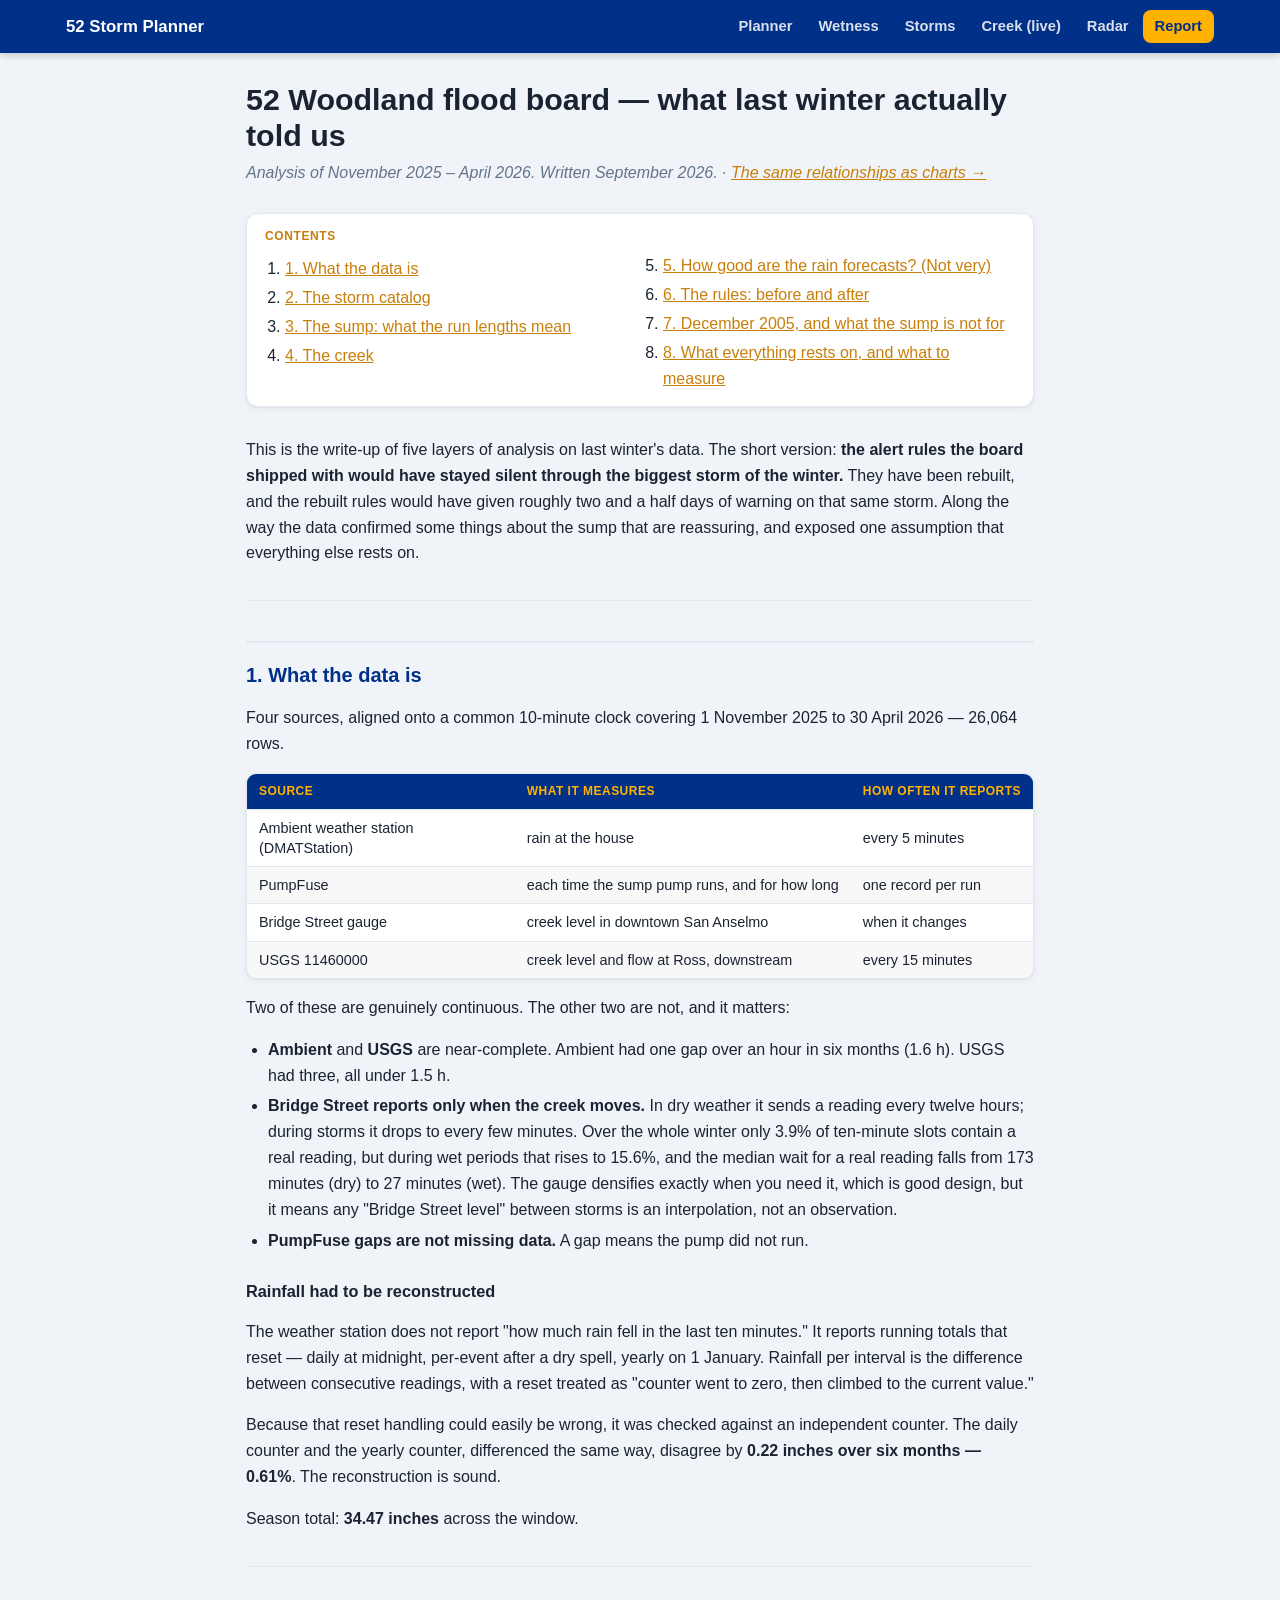
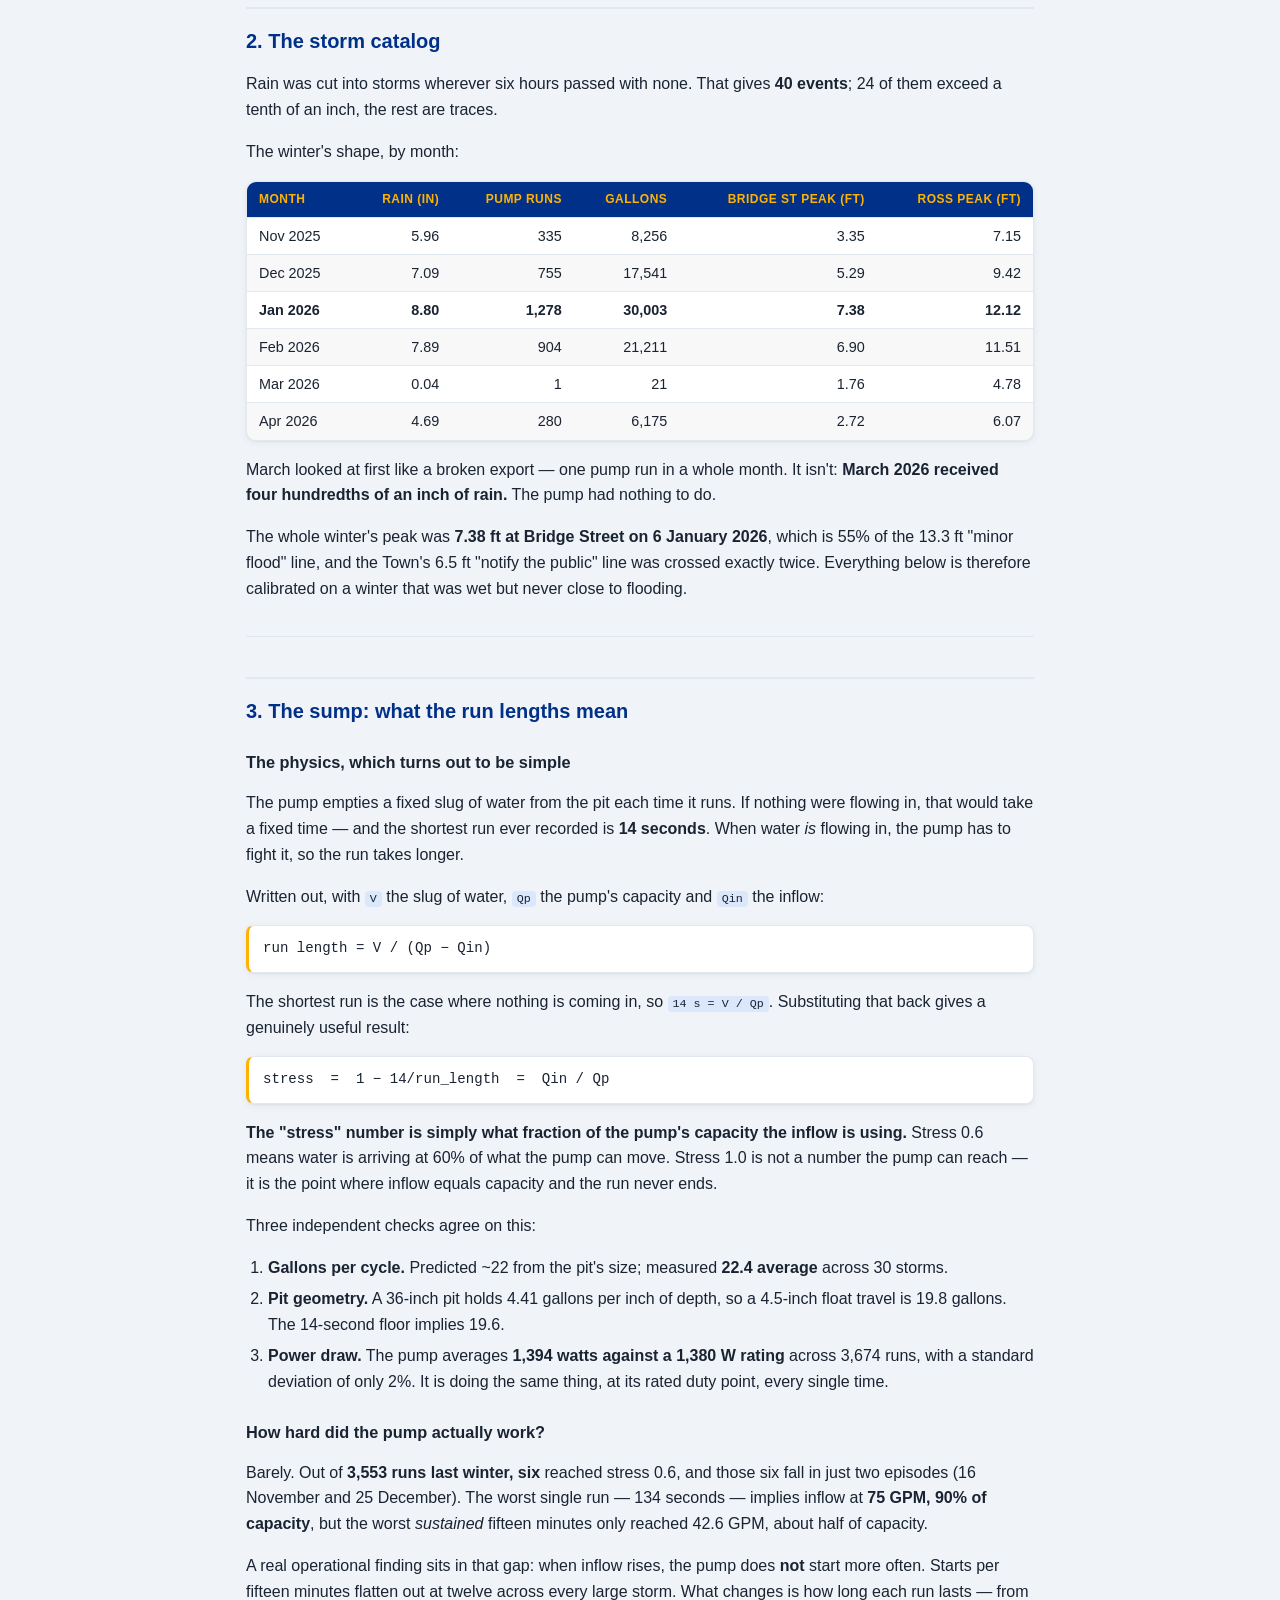
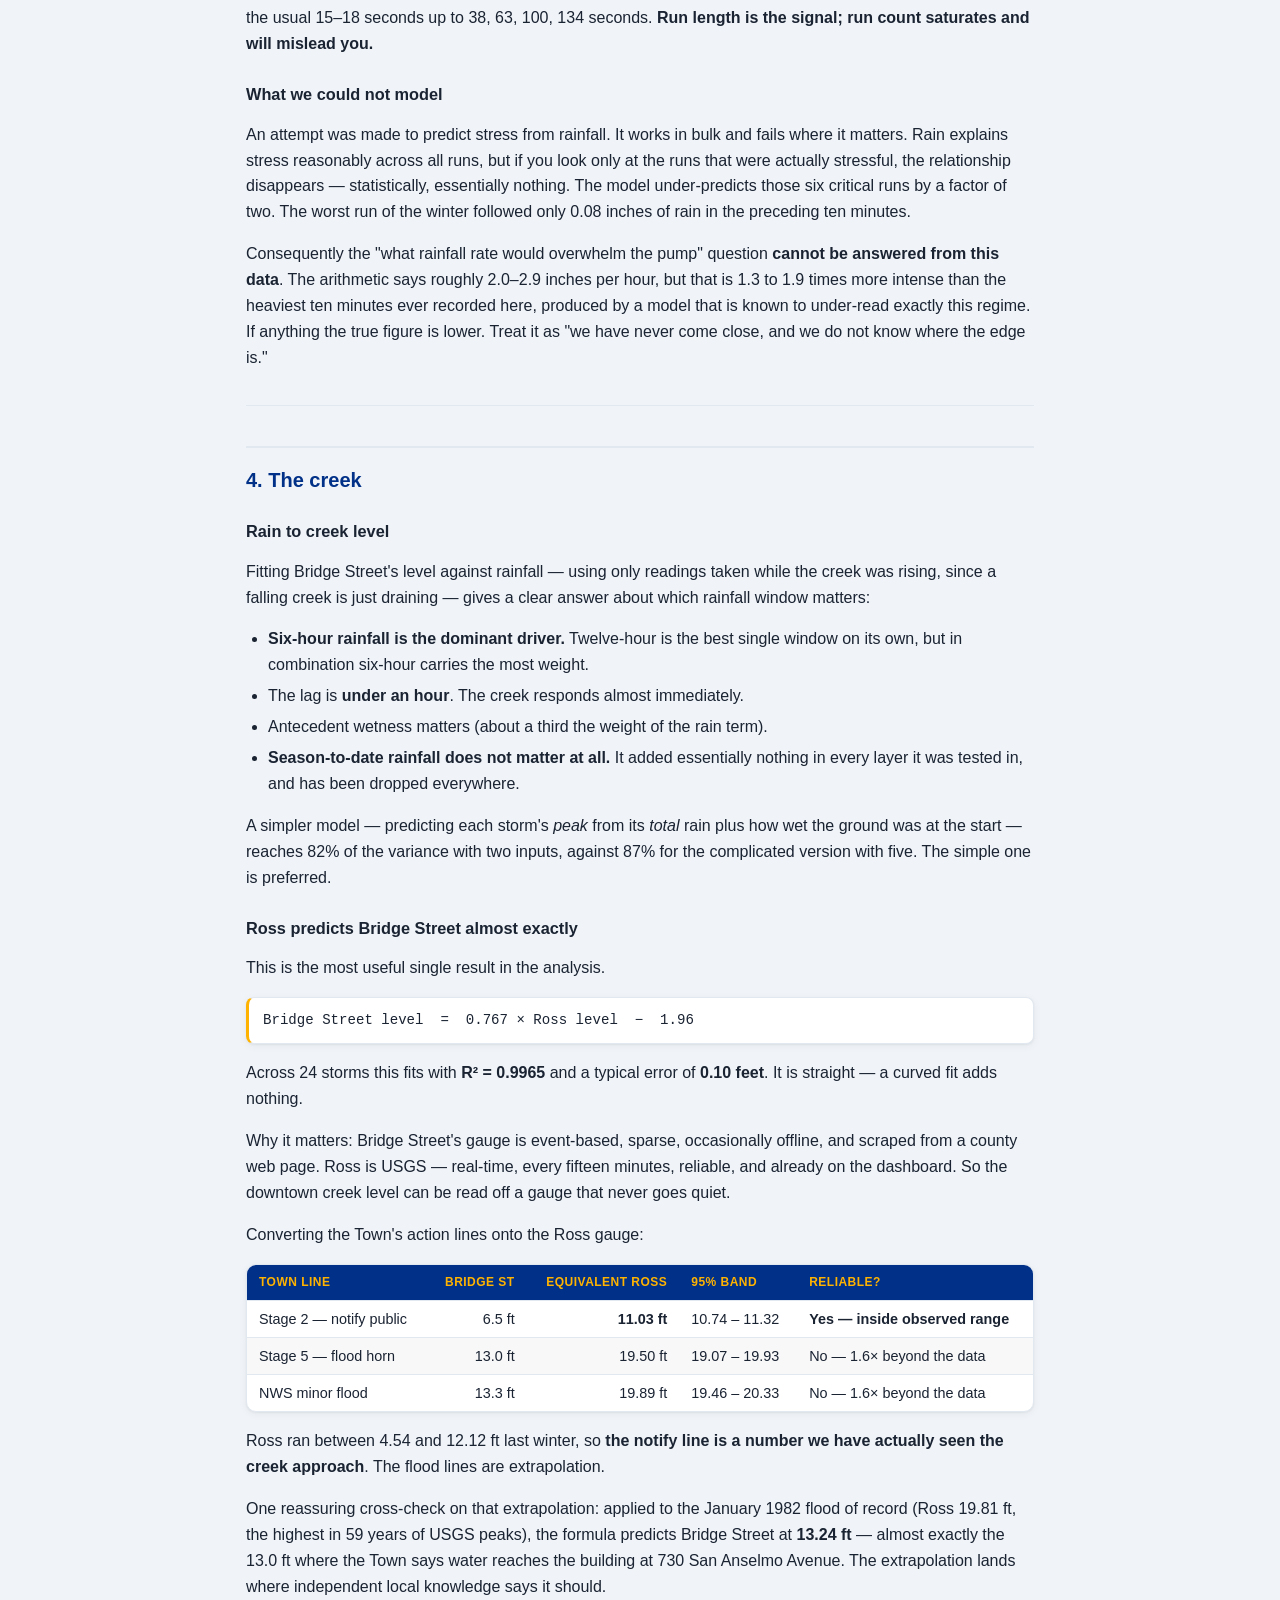
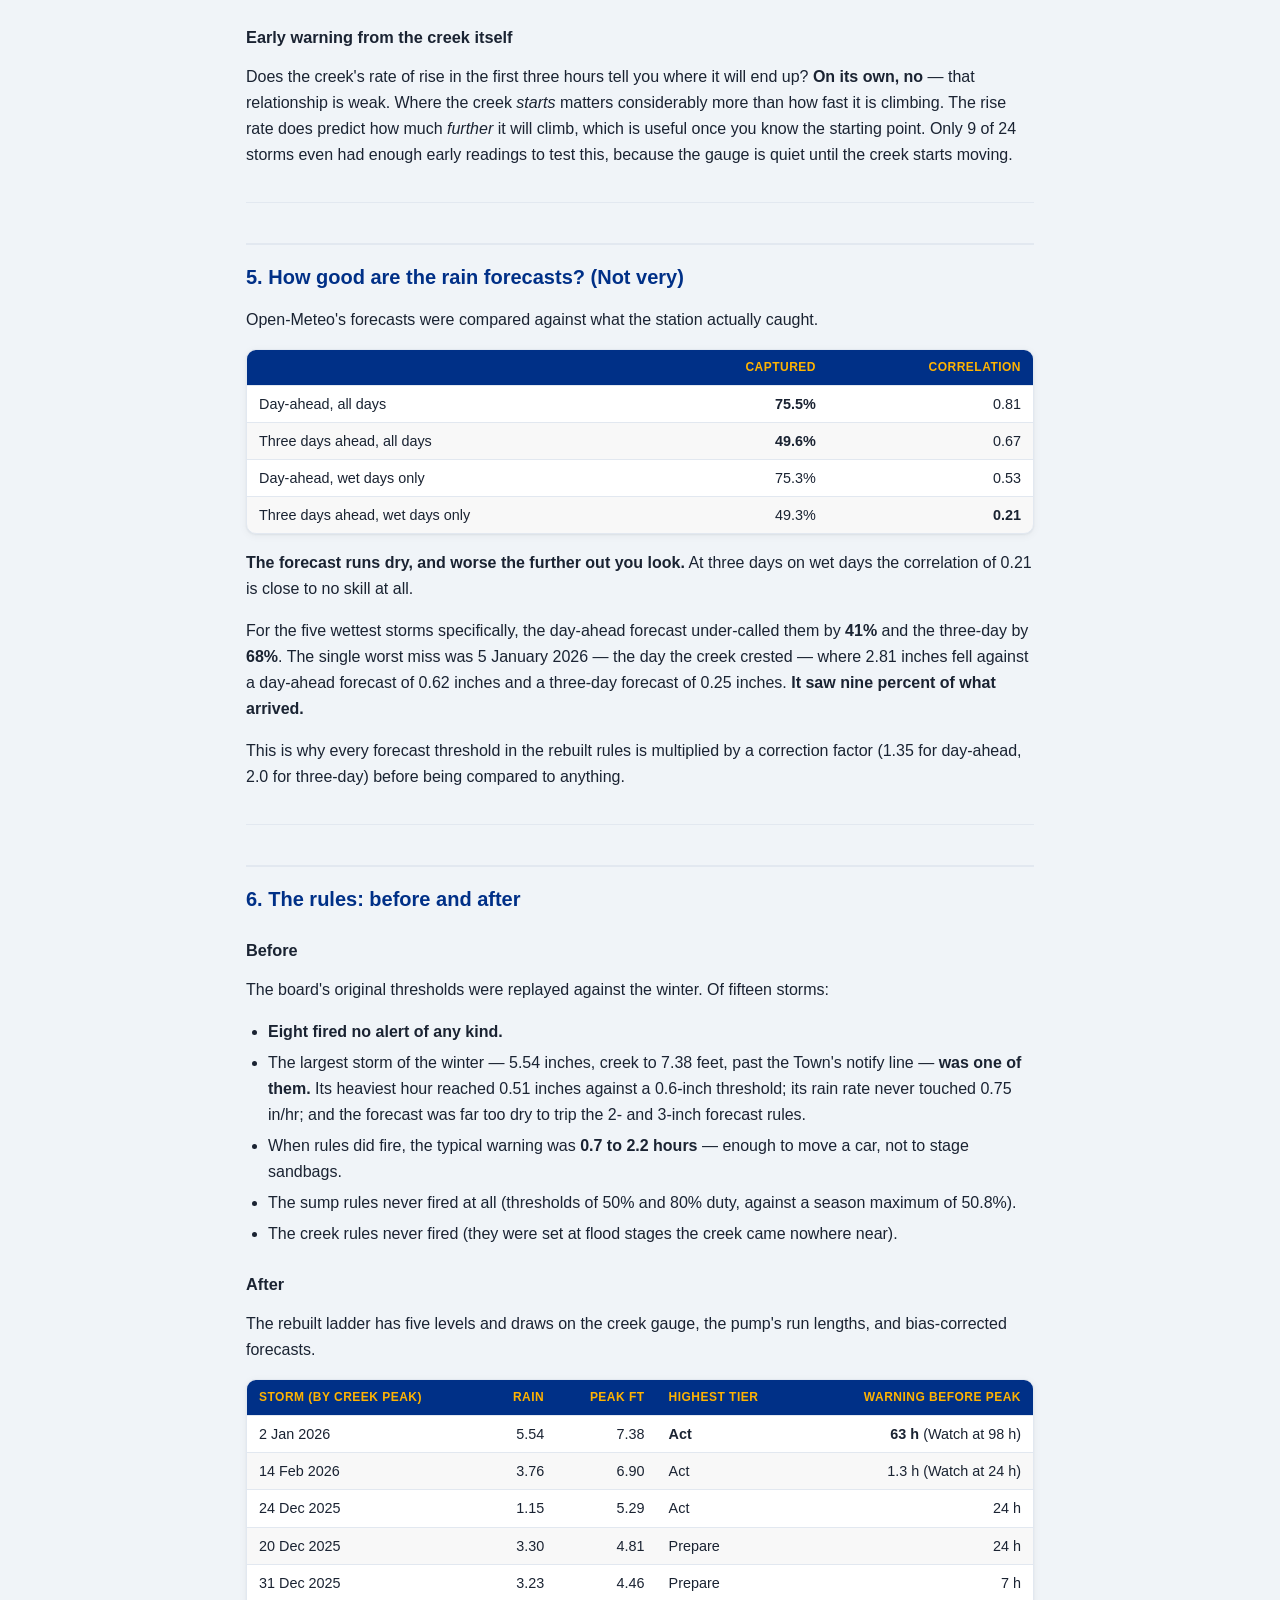
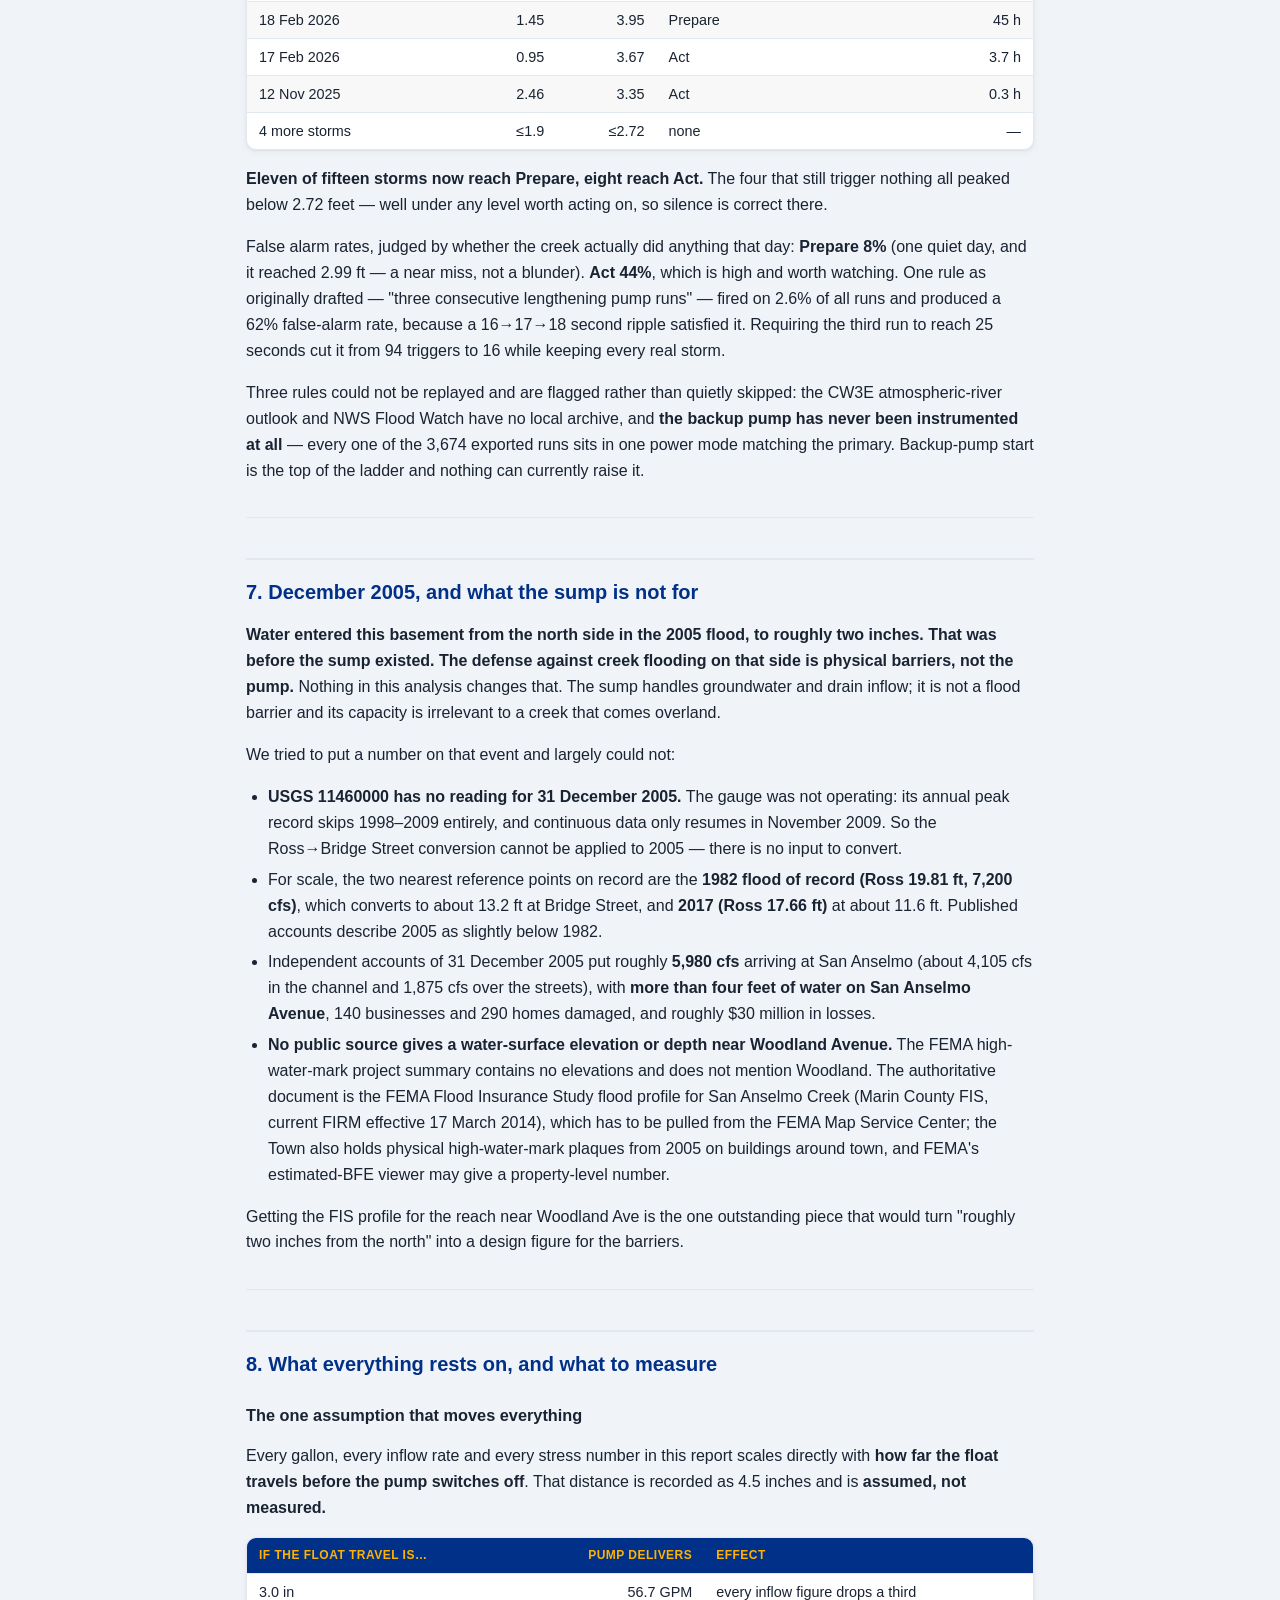
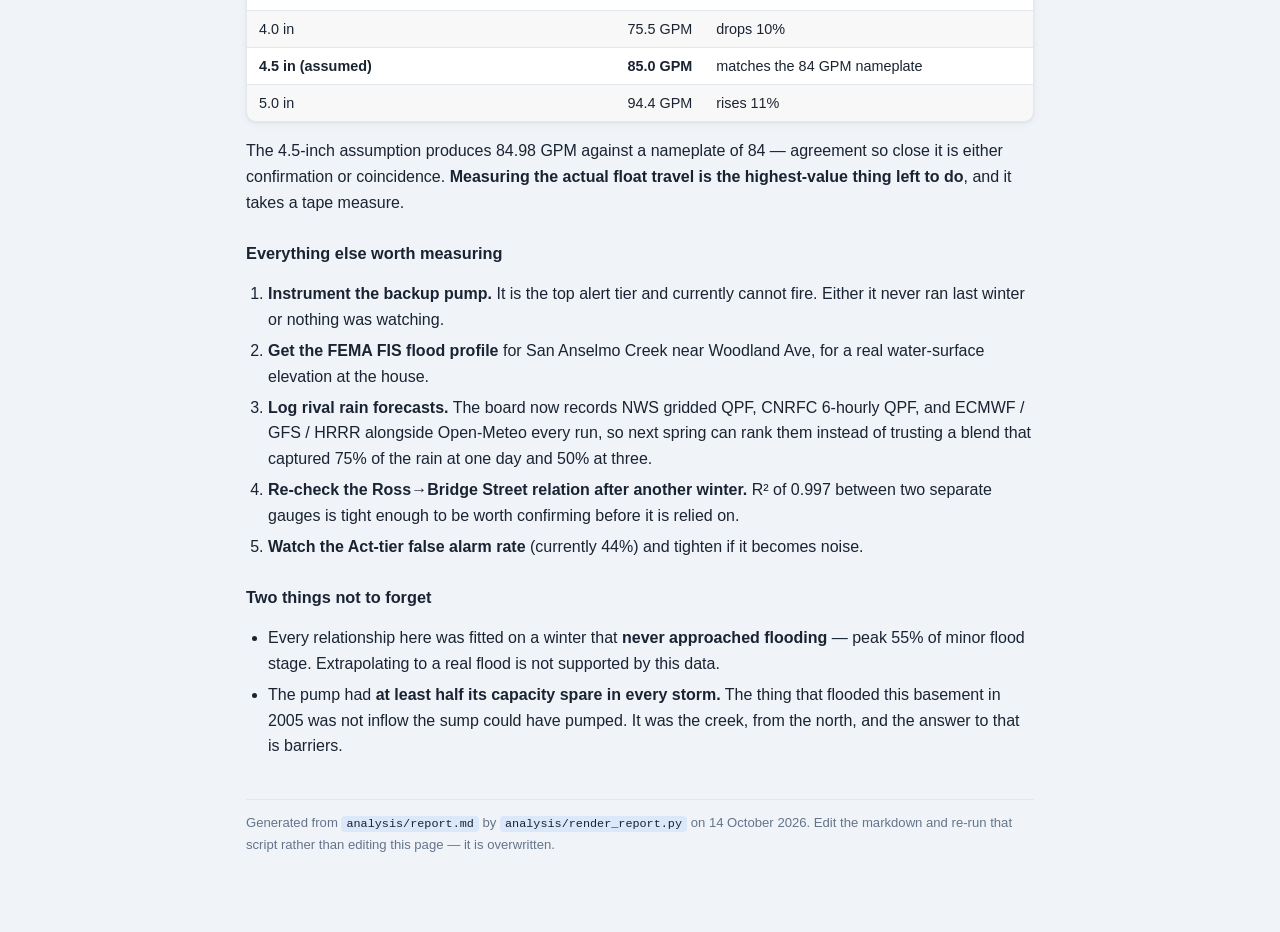
==== docs/analysis.html @ 5402386a "Report tab: the fitted relationships as scatterplots with regression lines report.html is now eight " ====
<!doctype html>
<html lang="en">
<head>
<meta charset="utf-8">
<meta name="viewport" content="width=device-width, initial-scale=1">
<title>52 Storm Planner &mdash; Winter 2025-26 analysis</title>
<link rel="stylesheet" href="assets/app.css?v=9">
<style>
/* Report-specific: a reading column, not a dashboard grid. */
.doc{max-width:820px;margin-inline:auto;padding:0 16px 64px}
.doc h1{font-size:1.9rem;line-height:1.2;margin:28px 0 6px}
.doc .lede{color:var(--mute);font-style:italic;margin:0 0 28px}
.doc h2{font-size:1.25rem;margin:40px 0 12px;padding-top:18px;
  border-top:2px solid var(--rule);color:var(--navy)}
.doc h3{font-size:1.02rem;margin:26px 0 8px;color:var(--ink)}
.doc p,.doc li{line-height:1.62}
.doc ul,.doc ol{padding-left:22px}
.doc li{margin:5px 0}
.doc strong{color:var(--ink);font-weight:650}
.doc code{background:var(--water-soft);color:var(--ink);padding:1px 5px;
  border-radius:4px;font-size:.9em}
.doc pre{background:var(--card);border:1px solid var(--rule);border-left:3px solid var(--gold);
  border-radius:8px;padding:12px 14px;overflow-x:auto;box-shadow:var(--shadow)}
.doc pre code{background:none;padding:0;font-size:.88rem;line-height:1.5}
.doc hr{border:0;border-top:1px solid var(--rule);margin:34px 0}
.doc blockquote{margin:18px 0;padding:10px 16px;border-left:3px solid var(--gold);
  background:var(--card);color:var(--mute)}
/* tables scroll on their own rather than pushing the page sideways */
.tw{overflow-x:auto;margin:16px 0;border:1px solid var(--rule);border-radius:10px;
  box-shadow:var(--shadow);background:var(--card)}
.doc table{border-collapse:collapse;width:100%;font-size:.9rem}
.doc th{background:var(--navy);color:var(--gold);text-align:left;padding:9px 12px;
  font-size:.75rem;letter-spacing:.04em;text-transform:uppercase;white-space:nowrap}
.doc td{padding:8px 12px;border-top:1px solid var(--rule);white-space:nowrap}
.doc td:first-child{white-space:normal}
.doc tbody tr:nth-child(even){background:rgba(127,127,127,.05)}
/* Column alignment comes from the markdown itself (the ---: markers), which the
   tables extension emits as inline styles. Do not blanket-align here: it would
   right-align prose columns too. */
.toc{background:var(--card);border:1px solid var(--rule);border-radius:12px;
  padding:14px 18px;box-shadow:var(--shadow);margin:0 0 30px}
.toc h2{border:0;margin:0 0 8px;padding:0;font-size:.75rem;letter-spacing:.05em;
  text-transform:uppercase;color:var(--gold-dark)}
.toc ol{margin:0;padding-left:20px;columns:2;column-gap:26px}
.toc li{margin:3px 0;break-inside:avoid}
@media (max-width:620px){.toc ol{columns:1}}
.stamp{color:var(--mute);font-size:.82rem;margin-top:40px;
  border-top:1px solid var(--rule);padding-top:12px}
</style>
</head>
<body>
<header class="top">
  <div class="top-in">
    <a class="brand" href="index.html">52 Storm Planner</a>
    <nav class="tabs"><a href="planner.html">Planner</a><a href="wetness.html">Wetness</a><a href="storms.html">Storms</a><a href="creek.html">Creek (live)</a><a href="storm.html">Radar</a><a href="report.html" class="active">Report</a></nav>
  </div>
</header>
<main class="doc">
<h1>52 Woodland flood board — what last winter actually told us</h1>
<p class="lede"><em>Analysis of November 2025 – April 2026. Written September 2026.</em> &middot; <a href="report.html">The same relationships as charts &rarr;</a></p><nav class="toc"><h2>Contents</h2><ol><li><a href="#1-what-the-data-is">1. What the data is</a></li><li><a href="#2-the-storm-catalog">2. The storm catalog</a></li><li><a href="#3-the-sump-what-the-run-lengths-mean">3. The sump: what the run lengths mean</a></li><li><a href="#4-the-creek">4. The creek</a></li><li><a href="#5-how-good-are-the-rain-forecasts-not-very">5. How good are the rain forecasts? (Not very)</a></li><li><a href="#6-the-rules-before-and-after">6. The rules: before and after</a></li><li><a href="#7-december-2005-and-what-the-sump-is-not-for">7. December 2005, and what the sump is not for</a></li><li><a href="#8-what-everything-rests-on-and-what-to-measure">8. What everything rests on, and what to measure</a></li></ol></nav>
<p>This is the write-up of five layers of analysis on last winter's data. The short
version: <strong>the alert rules the board shipped with would have stayed silent
through the biggest storm of the winter.</strong> They have been rebuilt, and the
rebuilt rules would have given roughly two and a half days of warning on that
same storm. Along the way the data confirmed some things about the sump that are
reassuring, and exposed one assumption that everything else rests on.</p>
<hr />
<h2 id="1-what-the-data-is">1. What the data is</h2>
<p>Four sources, aligned onto a common 10-minute clock covering 1 November 2025 to
30 April 2026 — 26,064 rows.</p>
<div class="tw"><table>
<thead>
<tr>
<th>Source</th>
<th>What it measures</th>
<th>How often it reports</th>
</tr>
</thead>
<tbody>
<tr>
<td>Ambient weather station (DMATStation)</td>
<td>rain at the house</td>
<td>every 5 minutes</td>
</tr>
<tr>
<td>PumpFuse</td>
<td>each time the sump pump runs, and for how long</td>
<td>one record per run</td>
</tr>
<tr>
<td>Bridge Street gauge</td>
<td>creek level in downtown San Anselmo</td>
<td>when it changes</td>
</tr>
<tr>
<td>USGS 11460000</td>
<td>creek level and flow at Ross, downstream</td>
<td>every 15 minutes</td>
</tr>
</tbody>
</table></div>
<p>Two of these are genuinely continuous. The other two are not, and it matters:</p>
<ul>
<li><strong>Ambient</strong> and <strong>USGS</strong> are near-complete. Ambient had one gap over an hour
  in six months (1.6 h). USGS had three, all under 1.5 h.</li>
<li><strong>Bridge Street reports only when the creek moves.</strong> In dry weather it sends a
  reading every twelve hours; during storms it drops to every few minutes. Over
  the whole winter only 3.9% of ten-minute slots contain a real reading, but
  during wet periods that rises to 15.6%, and the median wait for a real reading
  falls from 173 minutes (dry) to 27 minutes (wet). The gauge densifies exactly
  when you need it, which is good design, but it means any "Bridge Street level"
  between storms is an interpolation, not an observation.</li>
<li><strong>PumpFuse gaps are not missing data.</strong> A gap means the pump did not run.</li>
</ul>
<h3>Rainfall had to be reconstructed</h3>
<p>The weather station does not report "how much rain fell in the last ten
minutes." It reports running totals that reset — daily at midnight, per-event
after a dry spell, yearly on 1 January. Rainfall per interval is the difference
between consecutive readings, with a reset treated as "counter went to zero,
then climbed to the current value."</p>
<p>Because that reset handling could easily be wrong, it was checked against an
independent counter. The daily counter and the yearly counter, differenced the
same way, disagree by <strong>0.22 inches over six months — 0.61%</strong>. The
reconstruction is sound.</p>
<p>Season total: <strong>34.47 inches</strong> across the window.</p>
<hr />
<h2 id="2-the-storm-catalog">2. The storm catalog</h2>
<p>Rain was cut into storms wherever six hours passed with none. That gives <strong>40
events</strong>; 24 of them exceed a tenth of an inch, the rest are traces.</p>
<p>The winter's shape, by month:</p>
<div class="tw"><table>
<thead>
<tr>
<th>Month</th>
<th style="text-align: right;">Rain (in)</th>
<th style="text-align: right;">Pump runs</th>
<th style="text-align: right;">Gallons</th>
<th style="text-align: right;">Bridge St peak (ft)</th>
<th style="text-align: right;">Ross peak (ft)</th>
</tr>
</thead>
<tbody>
<tr>
<td>Nov 2025</td>
<td style="text-align: right;">5.96</td>
<td style="text-align: right;">335</td>
<td style="text-align: right;">8,256</td>
<td style="text-align: right;">3.35</td>
<td style="text-align: right;">7.15</td>
</tr>
<tr>
<td>Dec 2025</td>
<td style="text-align: right;">7.09</td>
<td style="text-align: right;">755</td>
<td style="text-align: right;">17,541</td>
<td style="text-align: right;">5.29</td>
<td style="text-align: right;">9.42</td>
</tr>
<tr>
<td><strong>Jan 2026</strong></td>
<td style="text-align: right;"><strong>8.80</strong></td>
<td style="text-align: right;"><strong>1,278</strong></td>
<td style="text-align: right;"><strong>30,003</strong></td>
<td style="text-align: right;"><strong>7.38</strong></td>
<td style="text-align: right;"><strong>12.12</strong></td>
</tr>
<tr>
<td>Feb 2026</td>
<td style="text-align: right;">7.89</td>
<td style="text-align: right;">904</td>
<td style="text-align: right;">21,211</td>
<td style="text-align: right;">6.90</td>
<td style="text-align: right;">11.51</td>
</tr>
<tr>
<td>Mar 2026</td>
<td style="text-align: right;">0.04</td>
<td style="text-align: right;">1</td>
<td style="text-align: right;">21</td>
<td style="text-align: right;">1.76</td>
<td style="text-align: right;">4.78</td>
</tr>
<tr>
<td>Apr 2026</td>
<td style="text-align: right;">4.69</td>
<td style="text-align: right;">280</td>
<td style="text-align: right;">6,175</td>
<td style="text-align: right;">2.72</td>
<td style="text-align: right;">6.07</td>
</tr>
</tbody>
</table></div>
<p>March looked at first like a broken export — one pump run in a whole month. It
isn't: <strong>March 2026 received four hundredths of an inch of rain.</strong> The pump had
nothing to do.</p>
<p>The whole winter's peak was <strong>7.38 ft at Bridge Street on 6 January 2026</strong>, which
is 55% of the 13.3 ft "minor flood" line, and the Town's 6.5 ft "notify the
public" line was crossed exactly twice. Everything below is therefore calibrated
on a winter that was wet but never close to flooding.</p>
<hr />
<h2 id="3-the-sump-what-the-run-lengths-mean">3. The sump: what the run lengths mean</h2>
<h3>The physics, which turns out to be simple</h3>
<p>The pump empties a fixed slug of water from the pit each time it runs. If
nothing were flowing in, that would take a fixed time — and the shortest run
ever recorded is <strong>14 seconds</strong>. When water <em>is</em> flowing in, the pump has to
fight it, so the run takes longer.</p>
<p>Written out, with <code>V</code> the slug of water, <code>Qp</code> the pump's capacity and <code>Qin</code> the
inflow:</p>
<pre><code>run length = V / (Qp − Qin)
</code></pre>
<p>The shortest run is the case where nothing is coming in, so <code>14 s = V / Qp</code>.
Substituting that back gives a genuinely useful result:</p>
<pre><code>stress  =  1 − 14/run_length  =  Qin / Qp
</code></pre>
<p><strong>The "stress" number is simply what fraction of the pump's capacity the inflow
is using.</strong> Stress 0.6 means water is arriving at 60% of what the pump can move.
Stress 1.0 is not a number the pump can reach — it is the point where inflow
equals capacity and the run never ends.</p>
<p>Three independent checks agree on this:</p>
<ol>
<li><strong>Gallons per cycle.</strong> Predicted ~22 from the pit's size; measured <strong>22.4
   average</strong> across 30 storms.</li>
<li><strong>Pit geometry.</strong> A 36-inch pit holds 4.41 gallons per inch of depth, so a
   4.5-inch float travel is 19.8 gallons. The 14-second floor implies 19.6.</li>
<li><strong>Power draw.</strong> The pump averages <strong>1,394 watts against a 1,380 W rating</strong>
   across 3,674 runs, with a standard deviation of only 2%. It is doing the same
   thing, at its rated duty point, every single time.</li>
</ol>
<h3>How hard did the pump actually work?</h3>
<p>Barely. Out of <strong>3,553 runs last winter, six</strong> reached stress 0.6, and those six
fall in just two episodes (16 November and 25 December). The worst single run —
134 seconds — implies inflow at <strong>75 GPM, 90% of capacity</strong>, but the worst
<em>sustained</em> fifteen minutes only reached 42.6 GPM, about half of capacity.</p>
<p>A real operational finding sits in that gap: when inflow rises, the pump does
<strong>not</strong> start more often. Starts per fifteen minutes flatten out at twelve
across every large storm. What changes is how long each run lasts — from the
usual 15–18 seconds up to 38, 63, 100, 134 seconds. <strong>Run length is the signal;
run count saturates and will mislead you.</strong></p>
<h3>What we could not model</h3>
<p>An attempt was made to predict stress from rainfall. It works in bulk and fails
where it matters. Rain explains stress reasonably across all runs, but if you
look only at the runs that were actually stressful, the relationship
disappears — statistically, essentially nothing. The model under-predicts those
six critical runs by a factor of two. The worst run of the winter followed only
0.08 inches of rain in the preceding ten minutes.</p>
<p>Consequently the "what rainfall rate would overwhelm the pump" question <strong>cannot
be answered from this data</strong>. The arithmetic says roughly 2.0–2.9 inches per
hour, but that is 1.3 to 1.9 times more intense than the heaviest ten minutes
ever recorded here, produced by a model that is known to under-read exactly this
regime. If anything the true figure is lower. Treat it as "we have never come
close, and we do not know where the edge is."</p>
<hr />
<h2 id="4-the-creek">4. The creek</h2>
<h3>Rain to creek level</h3>
<p>Fitting Bridge Street's level against rainfall — using only readings taken while
the creek was rising, since a falling creek is just draining — gives a clear
answer about which rainfall window matters:</p>
<ul>
<li><strong>Six-hour rainfall is the dominant driver.</strong> Twelve-hour is the best single
  window on its own, but in combination six-hour carries the most weight.</li>
<li>The lag is <strong>under an hour</strong>. The creek responds almost immediately.</li>
<li>Antecedent wetness matters (about a third the weight of the rain term).</li>
<li><strong>Season-to-date rainfall does not matter at all.</strong> It added essentially
  nothing in every layer it was tested in, and has been dropped everywhere.</li>
</ul>
<p>A simpler model — predicting each storm's <em>peak</em> from its <em>total</em> rain plus how
wet the ground was at the start — reaches 82% of the variance with two inputs,
against 87% for the complicated version with five. The simple one is preferred.</p>
<h3>Ross predicts Bridge Street almost exactly</h3>
<p>This is the most useful single result in the analysis.</p>
<pre><code>Bridge Street level  =  0.767 × Ross level  −  1.96
</code></pre>
<p>Across 24 storms this fits with <strong>R² = 0.9965</strong> and a typical error of <strong>0.10
feet</strong>. It is straight — a curved fit adds nothing.</p>
<p>Why it matters: Bridge Street's gauge is event-based, sparse, occasionally
offline, and scraped from a county web page. Ross is USGS — real-time, every
fifteen minutes, reliable, and already on the dashboard. So the downtown creek
level can be read off a gauge that never goes quiet.</p>
<p>Converting the Town's action lines onto the Ross gauge:</p>
<div class="tw"><table>
<thead>
<tr>
<th>Town line</th>
<th style="text-align: right;">Bridge St</th>
<th style="text-align: right;">Equivalent Ross</th>
<th>95% band</th>
<th>Reliable?</th>
</tr>
</thead>
<tbody>
<tr>
<td>Stage 2 — notify public</td>
<td style="text-align: right;">6.5 ft</td>
<td style="text-align: right;"><strong>11.03 ft</strong></td>
<td>10.74 – 11.32</td>
<td><strong>Yes — inside observed range</strong></td>
</tr>
<tr>
<td>Stage 5 — flood horn</td>
<td style="text-align: right;">13.0 ft</td>
<td style="text-align: right;">19.50 ft</td>
<td>19.07 – 19.93</td>
<td>No — 1.6× beyond the data</td>
</tr>
<tr>
<td>NWS minor flood</td>
<td style="text-align: right;">13.3 ft</td>
<td style="text-align: right;">19.89 ft</td>
<td>19.46 – 20.33</td>
<td>No — 1.6× beyond the data</td>
</tr>
</tbody>
</table></div>
<p>Ross ran between 4.54 and 12.12 ft last winter, so <strong>the notify line is a number
we have actually seen the creek approach</strong>. The flood lines are extrapolation.</p>
<p>One reassuring cross-check on that extrapolation: applied to the January 1982
flood of record (Ross 19.81 ft, the highest in 59 years of USGS peaks), the
formula predicts Bridge Street at <strong>13.24 ft</strong> — almost exactly the 13.0 ft where
the Town says water reaches the building at 730 San Anselmo Avenue. The
extrapolation lands where independent local knowledge says it should.</p>
<h3>Early warning from the creek itself</h3>
<p>Does the creek's rate of rise in the first three hours tell you where it will
end up? <strong>On its own, no</strong> — that relationship is weak. Where the creek <em>starts</em>
matters considerably more than how fast it is climbing. The rise rate does
predict how much <em>further</em> it will climb, which is useful once you know the
starting point. Only 9 of 24 storms even had enough early readings to test this,
because the gauge is quiet until the creek starts moving.</p>
<hr />
<h2 id="5-how-good-are-the-rain-forecasts-not-very">5. How good are the rain forecasts? (Not very)</h2>
<p>Open-Meteo's forecasts were compared against what the station actually caught.</p>
<div class="tw"><table>
<thead>
<tr>
<th></th>
<th style="text-align: right;">Captured</th>
<th style="text-align: right;">Correlation</th>
</tr>
</thead>
<tbody>
<tr>
<td>Day-ahead, all days</td>
<td style="text-align: right;"><strong>75.5%</strong></td>
<td style="text-align: right;">0.81</td>
</tr>
<tr>
<td>Three days ahead, all days</td>
<td style="text-align: right;"><strong>49.6%</strong></td>
<td style="text-align: right;">0.67</td>
</tr>
<tr>
<td>Day-ahead, wet days only</td>
<td style="text-align: right;">75.3%</td>
<td style="text-align: right;">0.53</td>
</tr>
<tr>
<td>Three days ahead, wet days only</td>
<td style="text-align: right;">49.3%</td>
<td style="text-align: right;"><strong>0.21</strong></td>
</tr>
</tbody>
</table></div>
<p><strong>The forecast runs dry, and worse the further out you look.</strong> At three days on
wet days the correlation of 0.21 is close to no skill at all.</p>
<p>For the five wettest storms specifically, the day-ahead forecast under-called
them by <strong>41%</strong> and the three-day by <strong>68%</strong>. The single worst miss was 5 January
2026 — the day the creek crested — where 2.81 inches fell against a day-ahead
forecast of 0.62 inches and a three-day forecast of 0.25 inches. <strong>It saw nine
percent of what arrived.</strong></p>
<p>This is why every forecast threshold in the rebuilt rules is multiplied by a
correction factor (1.35 for day-ahead, 2.0 for three-day) before being compared
to anything.</p>
<hr />
<h2 id="6-the-rules-before-and-after">6. The rules: before and after</h2>
<h3>Before</h3>
<p>The board's original thresholds were replayed against the winter. Of fifteen
storms:</p>
<ul>
<li><strong>Eight fired no alert of any kind.</strong></li>
<li>The largest storm of the winter — 5.54 inches, creek to 7.38 feet, past the
  Town's notify line — <strong>was one of them.</strong> Its heaviest hour reached 0.51
  inches against a 0.6-inch threshold; its rain rate never touched 0.75 in/hr;
  and the forecast was far too dry to trip the 2- and 3-inch forecast rules.</li>
<li>When rules did fire, the typical warning was <strong>0.7 to 2.2 hours</strong> — enough to
  move a car, not to stage sandbags.</li>
<li>The sump rules never fired at all (thresholds of 50% and 80% duty, against a
  season maximum of 50.8%).</li>
<li>The creek rules never fired (they were set at flood stages the creek came
  nowhere near).</li>
</ul>
<h3>After</h3>
<p>The rebuilt ladder has five levels and draws on the creek gauge, the pump's run
lengths, and bias-corrected forecasts.</p>
<div class="tw"><table>
<thead>
<tr>
<th>Storm (by creek peak)</th>
<th style="text-align: right;">Rain</th>
<th style="text-align: right;">Peak ft</th>
<th>Highest tier</th>
<th style="text-align: right;">Warning before peak</th>
</tr>
</thead>
<tbody>
<tr>
<td>2 Jan 2026</td>
<td style="text-align: right;">5.54</td>
<td style="text-align: right;">7.38</td>
<td><strong>Act</strong></td>
<td style="text-align: right;"><strong>63 h</strong> (Watch at 98 h)</td>
</tr>
<tr>
<td>14 Feb 2026</td>
<td style="text-align: right;">3.76</td>
<td style="text-align: right;">6.90</td>
<td>Act</td>
<td style="text-align: right;">1.3 h (Watch at 24 h)</td>
</tr>
<tr>
<td>24 Dec 2025</td>
<td style="text-align: right;">1.15</td>
<td style="text-align: right;">5.29</td>
<td>Act</td>
<td style="text-align: right;">24 h</td>
</tr>
<tr>
<td>20 Dec 2025</td>
<td style="text-align: right;">3.30</td>
<td style="text-align: right;">4.81</td>
<td>Prepare</td>
<td style="text-align: right;">24 h</td>
</tr>
<tr>
<td>31 Dec 2025</td>
<td style="text-align: right;">3.23</td>
<td style="text-align: right;">4.46</td>
<td>Prepare</td>
<td style="text-align: right;">7 h</td>
</tr>
<tr>
<td>18 Feb 2026</td>
<td style="text-align: right;">1.45</td>
<td style="text-align: right;">3.95</td>
<td>Prepare</td>
<td style="text-align: right;">45 h</td>
</tr>
<tr>
<td>17 Feb 2026</td>
<td style="text-align: right;">0.95</td>
<td style="text-align: right;">3.67</td>
<td>Act</td>
<td style="text-align: right;">3.7 h</td>
</tr>
<tr>
<td>12 Nov 2025</td>
<td style="text-align: right;">2.46</td>
<td style="text-align: right;">3.35</td>
<td>Act</td>
<td style="text-align: right;">0.3 h</td>
</tr>
<tr>
<td>4 more storms</td>
<td style="text-align: right;">≤1.9</td>
<td style="text-align: right;">≤2.72</td>
<td>none</td>
<td style="text-align: right;">—</td>
</tr>
</tbody>
</table></div>
<p><strong>Eleven of fifteen storms now reach Prepare, eight reach Act.</strong> The four that
still trigger nothing all peaked below 2.72 feet — well under any level worth
acting on, so silence is correct there.</p>
<p>False alarm rates, judged by whether the creek actually did anything that day:
<strong>Prepare 8%</strong> (one quiet day, and it reached 2.99 ft — a near miss, not a
blunder). <strong>Act 44%</strong>, which is high and worth watching. One rule as originally
drafted — "three consecutive lengthening pump runs" — fired on 2.6% of all runs
and produced a 62% false-alarm rate, because a 16→17→18 second ripple satisfied
it. Requiring the third run to reach 25 seconds cut it from 94 triggers to 16
while keeping every real storm.</p>
<p>Three rules could not be replayed and are flagged rather than quietly skipped:
the CW3E atmospheric-river outlook and NWS Flood Watch have no local archive, and
<strong>the backup pump has never been instrumented at all</strong> — every one of the 3,674
exported runs sits in one power mode matching the primary. Backup-pump start is
the top of the ladder and nothing can currently raise it.</p>
<hr />
<h2 id="7-december-2005-and-what-the-sump-is-not-for">7. December 2005, and what the sump is not for</h2>
<p><strong>Water entered this basement from the north side in the 2005 flood, to roughly
two inches. That was before the sump existed. The defense against creek flooding
on that side is physical barriers, not the pump.</strong> Nothing in this analysis
changes that. The sump handles groundwater and drain inflow; it is not a flood
barrier and its capacity is irrelevant to a creek that comes overland.</p>
<p>We tried to put a number on that event and largely could not:</p>
<ul>
<li><strong>USGS 11460000 has no reading for 31 December 2005.</strong> The gauge was not
  operating: its annual peak record skips 1998–2009 entirely, and continuous
  data only resumes in November 2009. So the Ross→Bridge Street conversion cannot
  be applied to 2005 — there is no input to convert.</li>
<li>For scale, the two nearest reference points on record are the <strong>1982 flood of
  record (Ross 19.81 ft, 7,200 cfs)</strong>, which converts to about 13.2 ft at Bridge
  Street, and <strong>2017 (Ross 17.66 ft)</strong> at about 11.6 ft. Published accounts
  describe 2005 as slightly below 1982.</li>
<li>Independent accounts of 31 December 2005 put roughly <strong>5,980 cfs</strong> arriving at
  San Anselmo (about 4,105 cfs in the channel and 1,875 cfs over the streets),
  with <strong>more than four feet of water on San Anselmo Avenue</strong>, 140 businesses and
  290 homes damaged, and roughly $30 million in losses.</li>
<li><strong>No public source gives a water-surface elevation or depth near Woodland
  Avenue.</strong> The FEMA high-water-mark project summary contains no elevations and
  does not mention Woodland. The authoritative document is the FEMA Flood
  Insurance Study flood profile for San Anselmo Creek (Marin County FIS, current
  FIRM effective 17 March 2014), which has to be pulled from the FEMA Map Service
  Center; the Town also holds physical high-water-mark plaques from 2005 on
  buildings around town, and FEMA's estimated-BFE viewer may give a
  property-level number.</li>
</ul>
<p>Getting the FIS profile for the reach near Woodland Ave is the one outstanding
piece that would turn "roughly two inches from the north" into a design figure
for the barriers.</p>
<hr />
<h2 id="8-what-everything-rests-on-and-what-to-measure">8. What everything rests on, and what to measure</h2>
<h3>The one assumption that moves everything</h3>
<p>Every gallon, every inflow rate and every stress number in this report scales
directly with <strong>how far the float travels before the pump switches off</strong>. That
distance is recorded as 4.5 inches and is <strong>assumed, not measured.</strong></p>
<div class="tw"><table>
<thead>
<tr>
<th>If the float travel is…</th>
<th style="text-align: right;">Pump delivers</th>
<th>Effect</th>
</tr>
</thead>
<tbody>
<tr>
<td>3.0 in</td>
<td style="text-align: right;">56.7 GPM</td>
<td>every inflow figure drops a third</td>
</tr>
<tr>
<td>4.0 in</td>
<td style="text-align: right;">75.5 GPM</td>
<td>drops 10%</td>
</tr>
<tr>
<td><strong>4.5 in (assumed)</strong></td>
<td style="text-align: right;"><strong>85.0 GPM</strong></td>
<td>matches the 84 GPM nameplate</td>
</tr>
<tr>
<td>5.0 in</td>
<td style="text-align: right;">94.4 GPM</td>
<td>rises 11%</td>
</tr>
</tbody>
</table></div>
<p>The 4.5-inch assumption produces 84.98 GPM against a nameplate of 84 — agreement
so close it is either confirmation or coincidence. <strong>Measuring the actual float
travel is the highest-value thing left to do</strong>, and it takes a tape measure.</p>
<h3>Everything else worth measuring</h3>
<ol>
<li><strong>Instrument the backup pump.</strong> It is the top alert tier and currently cannot
   fire. Either it never ran last winter or nothing was watching.</li>
<li><strong>Get the FEMA FIS flood profile</strong> for San Anselmo Creek near Woodland Ave,
   for a real water-surface elevation at the house.</li>
<li><strong>Log rival rain forecasts.</strong> The board now records NWS gridded QPF, CNRFC
   6-hourly QPF, and ECMWF / GFS / HRRR alongside Open-Meteo every run, so next
   spring can rank them instead of trusting a blend that captured 75% of the rain
   at one day and 50% at three.</li>
<li><strong>Re-check the Ross→Bridge Street relation after another winter.</strong> R² of
   0.997 between two separate gauges is tight enough to be worth confirming
   before it is relied on.</li>
<li><strong>Watch the Act-tier false alarm rate</strong> (currently 44%) and tighten if it
   becomes noise.</li>
</ol>
<h3>Two things not to forget</h3>
<ul>
<li>Every relationship here was fitted on a winter that <strong>never approached
  flooding</strong> — peak 55% of minor flood stage. Extrapolating to a real flood is
  not supported by this data.</li>
<li>The pump had <strong>at least half its capacity spare in every storm.</strong> The thing
  that flooded this basement in 2005 was not inflow the sump could have pumped.
  It was the creek, from the north, and the answer to that is barriers.</li>
</ul>
<p class="stamp">Generated from <code>analysis/report.md</code> by
<code>analysis/render_report.py</code> on 14 October 2026. Edit the markdown and re-run
that script rather than editing this page &mdash; it is overwritten.</p>
</main>
</body>
</html>
---- docs/assets/app.css ----
/* 52 Woodland flood board — shared styles */
/* palette aligned to the Chicago project (navy #003087 / blue #2563eb / gold / etc.) */
:root{
  --paper:#f0f4f8; --card:#ffffff; --ink:#1a2332; --mute:#64748b; --rule:#e2e8f0;
  --navy:#003087; --water:#2563eb; --water-soft:#dbe7fb;
  --amber:#d97706; --orange:#f97316; --red:#dc2626;
  --quiet:#64748b; --green:#22c55e; --gold:#FFB300; --gold-dark:#c77f0a;
  --shadow:0 1px 2px rgba(16,35,46,.06),0 2px 8px rgba(16,35,46,.05);
}
@media (prefers-color-scheme:dark){
  :root{
    --paper:#0e1826; --card:#152438; --ink:#e6edf5; --mute:#94a6bd; --rule:#26374d;
    --navy:#12294f; --water:#5b9bf0; --water-soft:#1a2c44;
    --amber:#e0a33e; --orange:#f08a4b; --red:#ef5350;
    --quiet:#8496ab; --green:#4ecb8a; --gold:#e8b73f; --gold-dark:#e0a838;
    --shadow:0 1px 2px rgba(0,0,0,.3),0 2px 10px rgba(0,0,0,.25);
  }
}
*{box-sizing:border-box}
html{background:var(--paper);color:var(--ink);
  font-family:-apple-system,BlinkMacSystemFont,"Segoe UI",Roboto,"Helvetica Neue",Arial,sans-serif;
  font-feature-settings:"tnum";-webkit-text-size-adjust:100%}
body{margin:0;line-height:1.4}
a{color:var(--gold-dark);font-weight:500}

/* header / nav — navy top bar, gold accents (matches the training site) */
header.top{position:sticky;top:0;z-index:20;background:var(--navy);box-shadow:0 2px 8px rgba(0,0,0,.2)}
.top-in{max-width:1180px;margin-inline:auto;padding:10px 16px;display:flex;align-items:center;gap:12px;flex-wrap:wrap}
.brand{font-weight:700;font-size:1.05rem;margin-right:auto;white-space:nowrap;color:#fff;text-decoration:none}
.brand small{color:rgba(255,255,255,.7);font-weight:400}
nav.tabs{display:flex;gap:2px;flex-wrap:wrap}
nav.tabs a{color:rgba(255,255,255,.85);text-decoration:none;font-size:.92rem;padding:6px 12px;border-radius:8px;font-weight:600}
nav.tabs a:hover{background:rgba(255,255,255,.14);color:#fff}
nav.tabs a.active{background:var(--gold);color:var(--navy)}
.tierchip{font-size:.8rem;font-weight:600;color:#fff;padding:4px 10px;border-radius:999px;white-space:nowrap}
.tierchip.quiet{background:var(--quiet)} .tierchip.watch{background:var(--water)}
.tierchip.prepare{background:var(--amber)} .tierchip.act{background:var(--red)}
.tierchip.emergency{background:#7f1d1d;box-shadow:0 0 0 2px #fca5a5}

main{max-width:1180px;margin-inline:auto;padding:18px 16px 64px}
.updated{color:var(--mute);font-size:.85rem;margin:0 0 14px}
.updated.stale{color:var(--amber);font-weight:500}

/* header Refresh button — sits between the tabs and the tier chip */
.refresh{font:inherit;font-size:.85rem;font-weight:600;color:var(--navy);background:var(--gold);
  border:0;border-radius:8px;padding:6px 12px;cursor:pointer;white-space:nowrap;
  transition:background .15s,opacity .15s}
.refresh:hover:not(:disabled){background:#ffc633}
.refresh:disabled{opacity:.65;cursor:default}
.refresh:focus-visible{outline:2px solid #fff;outline-offset:2px}

/* banner tier (dashboard) */
.tier{color:#fff;padding:16px 18px;border-radius:14px;margin:0 0 20px}
.tier b{display:block;font-size:1.7rem;font-weight:600;line-height:1.1;margin-bottom:4px}
.tier.quiet{background:var(--quiet)} .tier.watch{background:var(--water)}
.tier.prepare{background:var(--amber)} .tier.act{background:var(--red)}
.tier.emergency{background:#7f1d1d}

/* creek forecast card: point estimate plus its uncertainty band */
.fcast{display:flex;align-items:baseline;gap:10px;flex-wrap:wrap}
.fcast .pt{font-size:2rem;font-weight:700;line-height:1}
.fcast .band{color:var(--mute);font-size:.9rem}
.fcast .horizon{color:var(--mute);font-size:.8rem}
.notifyline{color:var(--amber);font-weight:600}

/* cards — navy header strip with gold text (matches the training site) */
.card{background:var(--card);border:1px solid var(--rule);border-radius:14px;box-shadow:var(--shadow);
  padding:0 16px 14px;margin:0 0 16px;overflow:hidden}
.card > h2{font-size:.78rem;font-weight:700;letter-spacing:.05em;text-transform:uppercase;color:var(--gold);
  background:var(--navy);margin:0 -16px 14px;padding:10px 16px;
  display:flex;align-items:center;justify-content:space-between;gap:8px}
.card > h2 .sub{font-weight:400;text-transform:none;letter-spacing:0;font-size:.8rem;color:rgba(255,255,255,.8)}
.card > h2 .sub a{color:var(--gold)}
.cards2{display:grid;grid-template-columns:1fr 1fr;gap:18px}
@media (max-width:640px){.cards2{grid-template-columns:1fr}}

/* stat tiles */
.tiles{display:grid;gap:10px 14px}
.tiles.c2{grid-template-columns:1fr 1fr} .tiles.c3{grid-template-columns:1fr 1fr 1fr}
.tiles.c4{grid-template-columns:repeat(4,1fr)}
@media (max-width:640px){.tiles.c4{grid-template-columns:1fr 1fr}.tiles.c3{grid-template-columns:1fr 1fr}}
.tile{padding:2px 0}
.tile .v{font-size:1.5rem;font-weight:600;line-height:1.05}
.tile .v small{font-size:.8rem;font-weight:400;color:var(--mute);margin-left:3px}
.tile .k{font-size:.8rem;color:var(--mute);margin-top:1px}
.tile.big .v{font-size:2rem}
/* smaller "sub-text" tiles (trailing windows shown beneath the primary now/max) */
.tile.sm .v{font-size:1.05rem;font-weight:600}
.tile.sm .v small{font-size:.7rem}
.tile.sm .k{font-size:.74rem}
/* proper sentence-case: capitalise the first letter of every stat/row label */
.tile .k::first-letter,.row>span:first-child::first-letter{text-transform:uppercase}

/* rows */
.row{display:flex;justify-content:space-between;align-items:baseline;padding:7px 0;border-bottom:1px solid var(--rule)}
.row:last-child{border-bottom:0}
.row .v{font-size:1.15rem;font-weight:600}
.row .u,.u{font-size:.82rem;color:var(--mute);margin-left:3px;font-weight:400}
.k{color:var(--mute)}

.note{color:var(--mute);font-size:.85rem;margin:10px 0 0}
.secondary{color:var(--mute);font-size:.9rem;border-top:1px solid var(--rule);margin-top:14px;padding-top:10px}
.secondary b{color:var(--ink);font-weight:600}
.err{color:var(--red);font-size:.85rem;margin-top:8px}
.pill{display:inline-block;font-size:.72rem;font-weight:600;padding:2px 8px;border-radius:999px;
  background:var(--water-soft);color:var(--water)}

/* forecast bars */
.bars{display:flex;align-items:flex-end;gap:1px;height:80px;border-bottom:1px solid var(--rule)}
.bars i{flex:1;background:var(--water);min-width:2px;display:block;border-radius:2px 2px 0 0}
.bars i.day{outline:1px solid var(--rule)}
.axis{display:flex;justify-content:space-between;font-size:.78rem;color:var(--mute);margin-top:4px}

/* charts */
.chartbox{position:relative;width:100%;height:300px}
.chartbox.short{height:220px}
svg{display:block;width:100%;height:auto}
.legend{display:flex;gap:16px;flex-wrap:wrap;font-size:.82rem;color:var(--mute);margin-top:8px}
.legend i{display:inline-block;width:11px;height:11px;border-radius:3px;margin-right:5px;vertical-align:-1px}

/* alerts */
.alert{padding:9px 0;border-bottom:1px solid var(--rule)}
.alert:last-child{border-bottom:0}
.alert b{font-weight:600} .alert span{color:var(--mute);font-size:.88rem;display:block;margin-top:2px}

/* radar embed */
#windy{width:100%;height:480px;border:1px solid var(--rule);border-radius:12px;display:block}
@media (max-width:640px){#windy{height:380px}}

ul.links{padding-left:1.1em;margin:0} ul.links li{margin:5px 0}

/* flood-stage list (creek page) — clean, left-aligned, bulleted */
ul.stages{list-style:none;padding:0;margin:6px 0 0}
ul.stages li{display:flex;gap:9px;align-items:baseline;padding:5px 0;border-bottom:1px solid var(--rule);font-size:.9rem}
ul.stages li:last-child{border-bottom:0}
ul.stages .dot{width:9px;height:9px;border-radius:50%;flex:none;align-self:center}
ul.stages .lvl{font-weight:700;font-variant-numeric:tabular-nums;white-space:nowrap;min-width:52px}
ul.stages .act{color:var(--mute)}
ul.stages a{font-size:.85rem}

/* wind arrow */
.windrose{display:inline-block;transition:transform .3s}
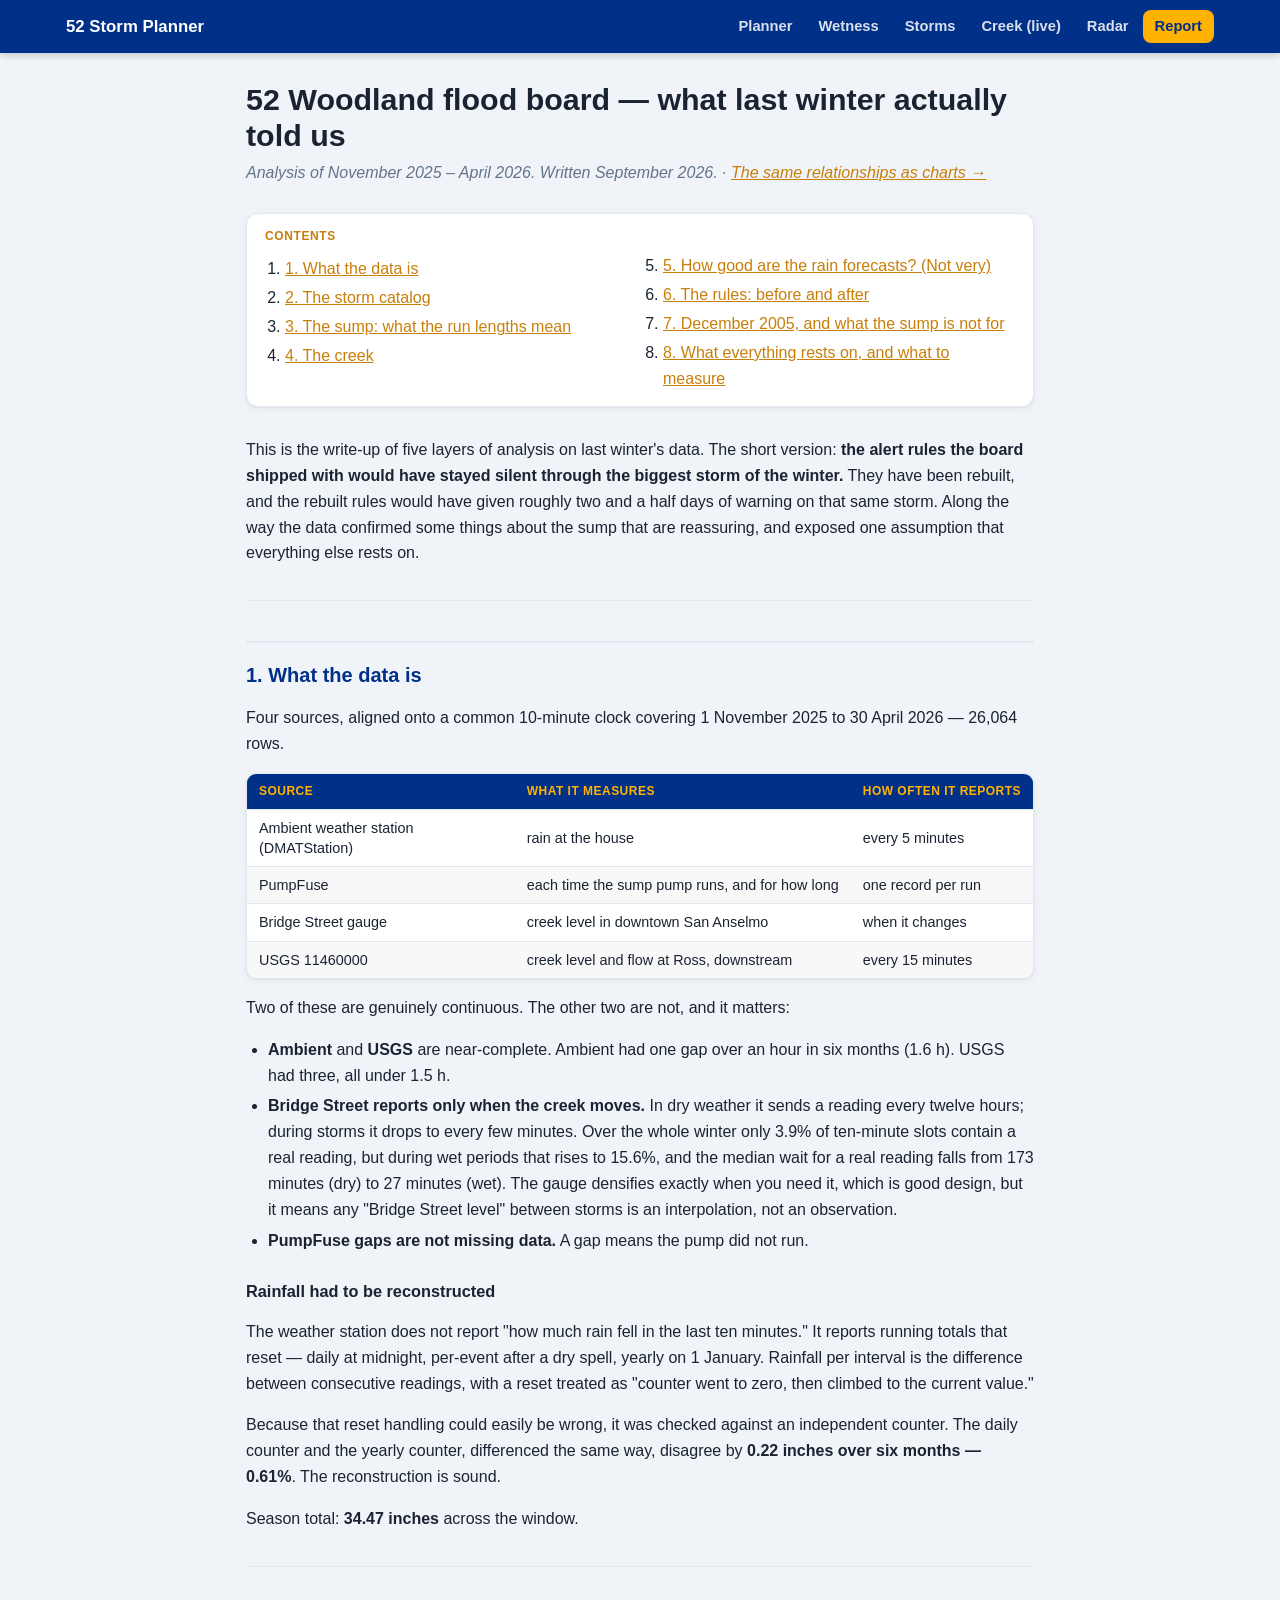
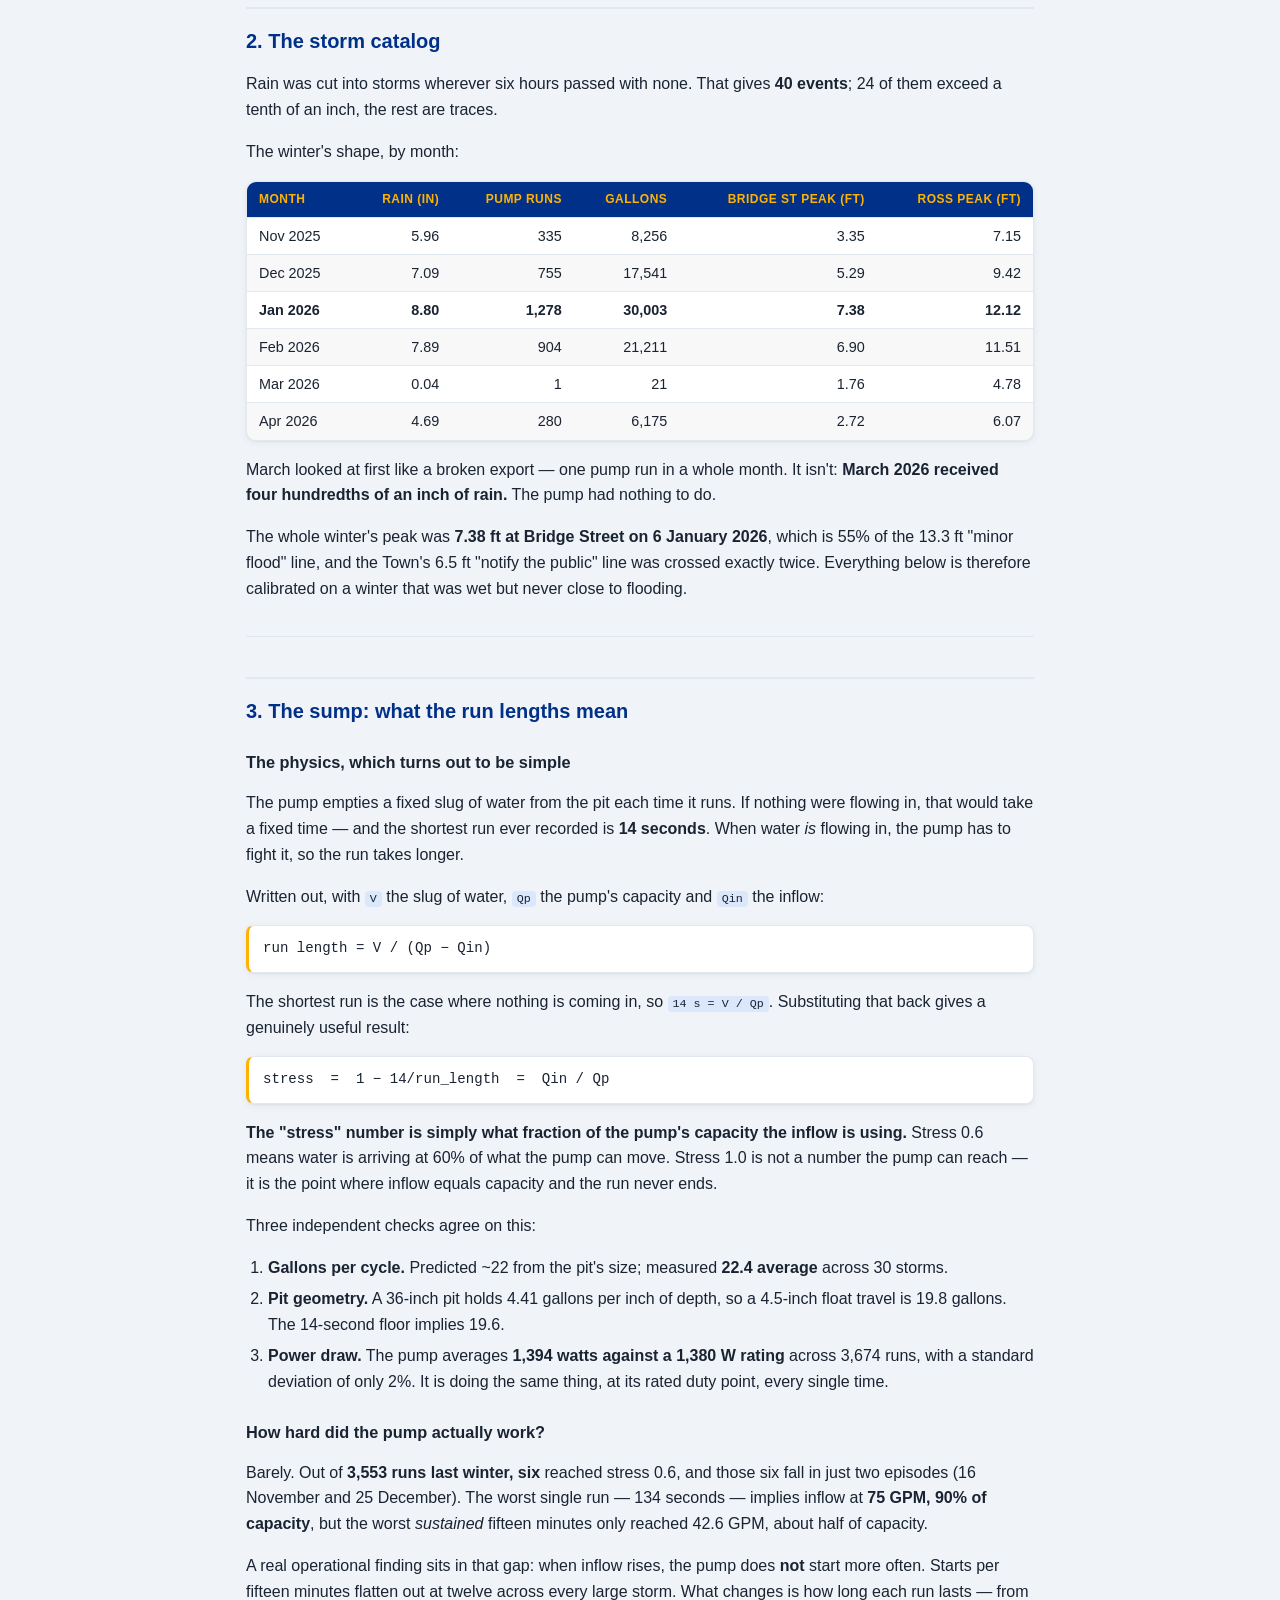
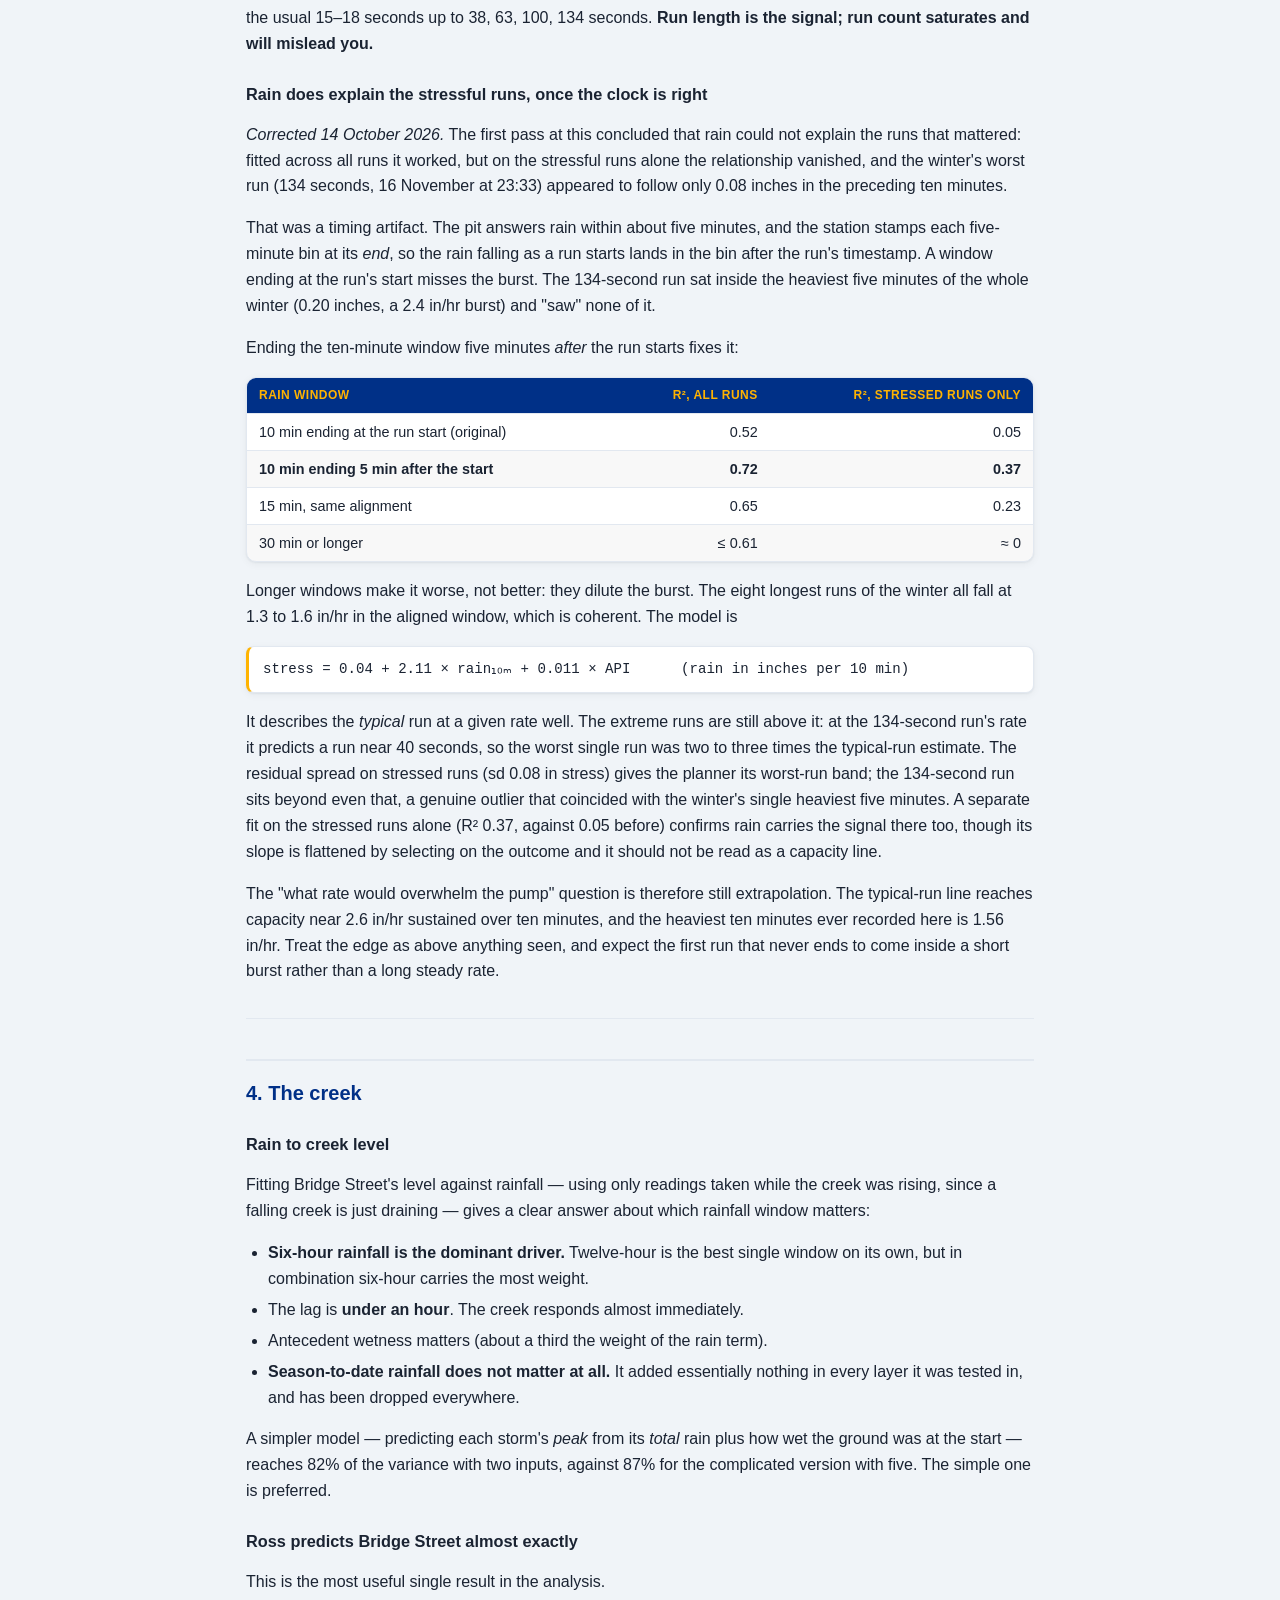
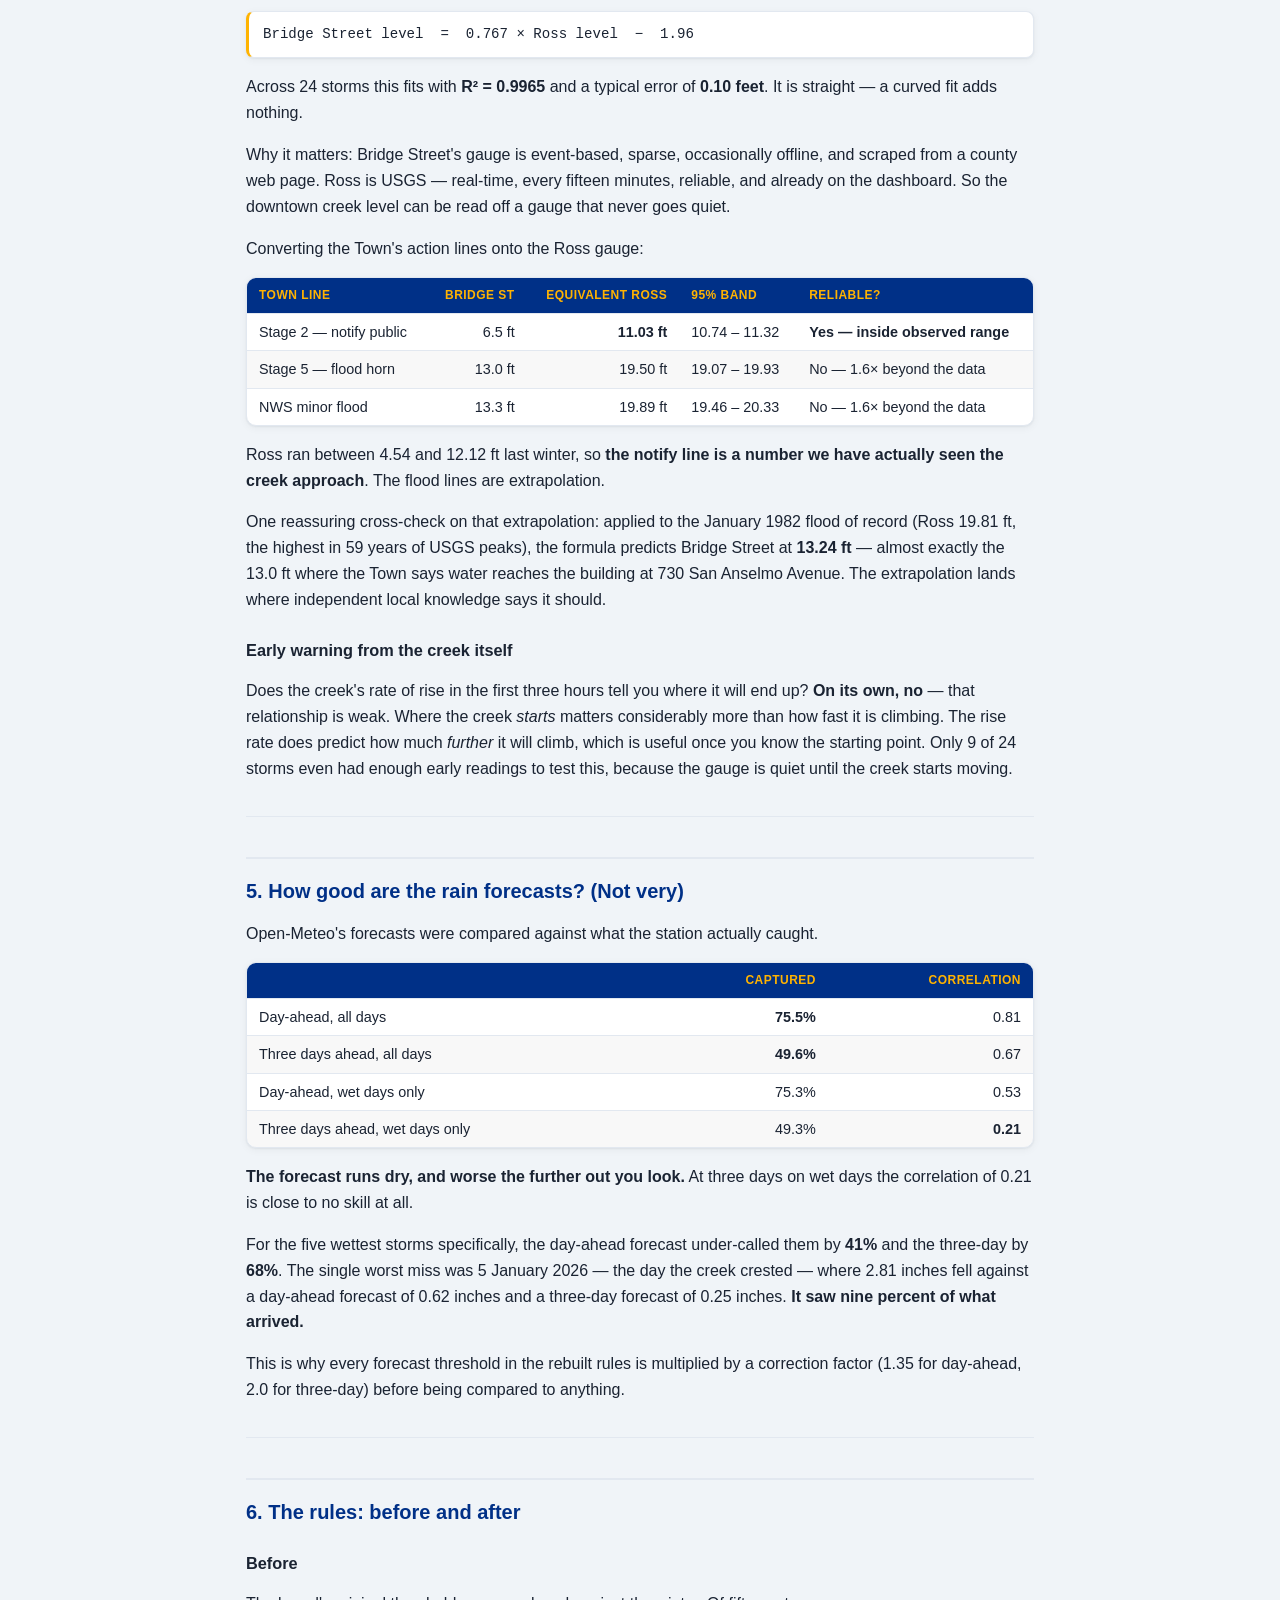
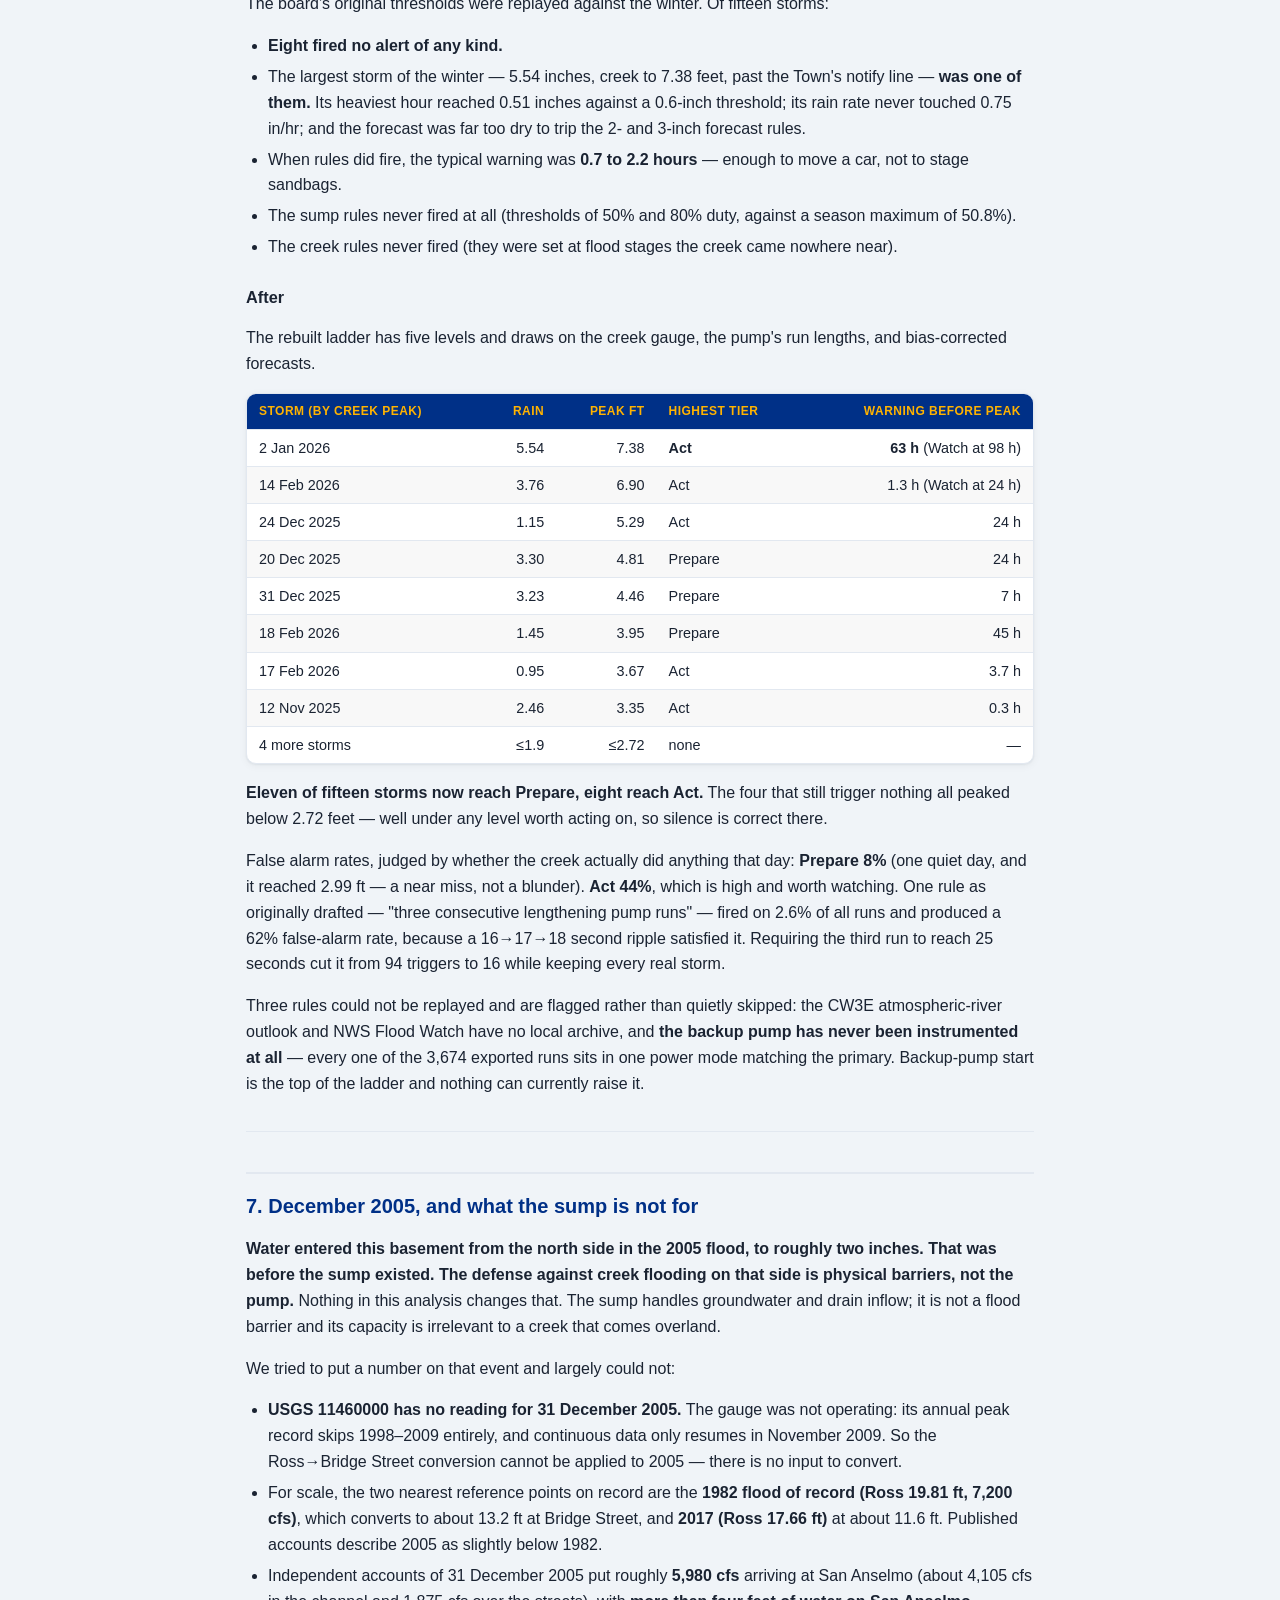
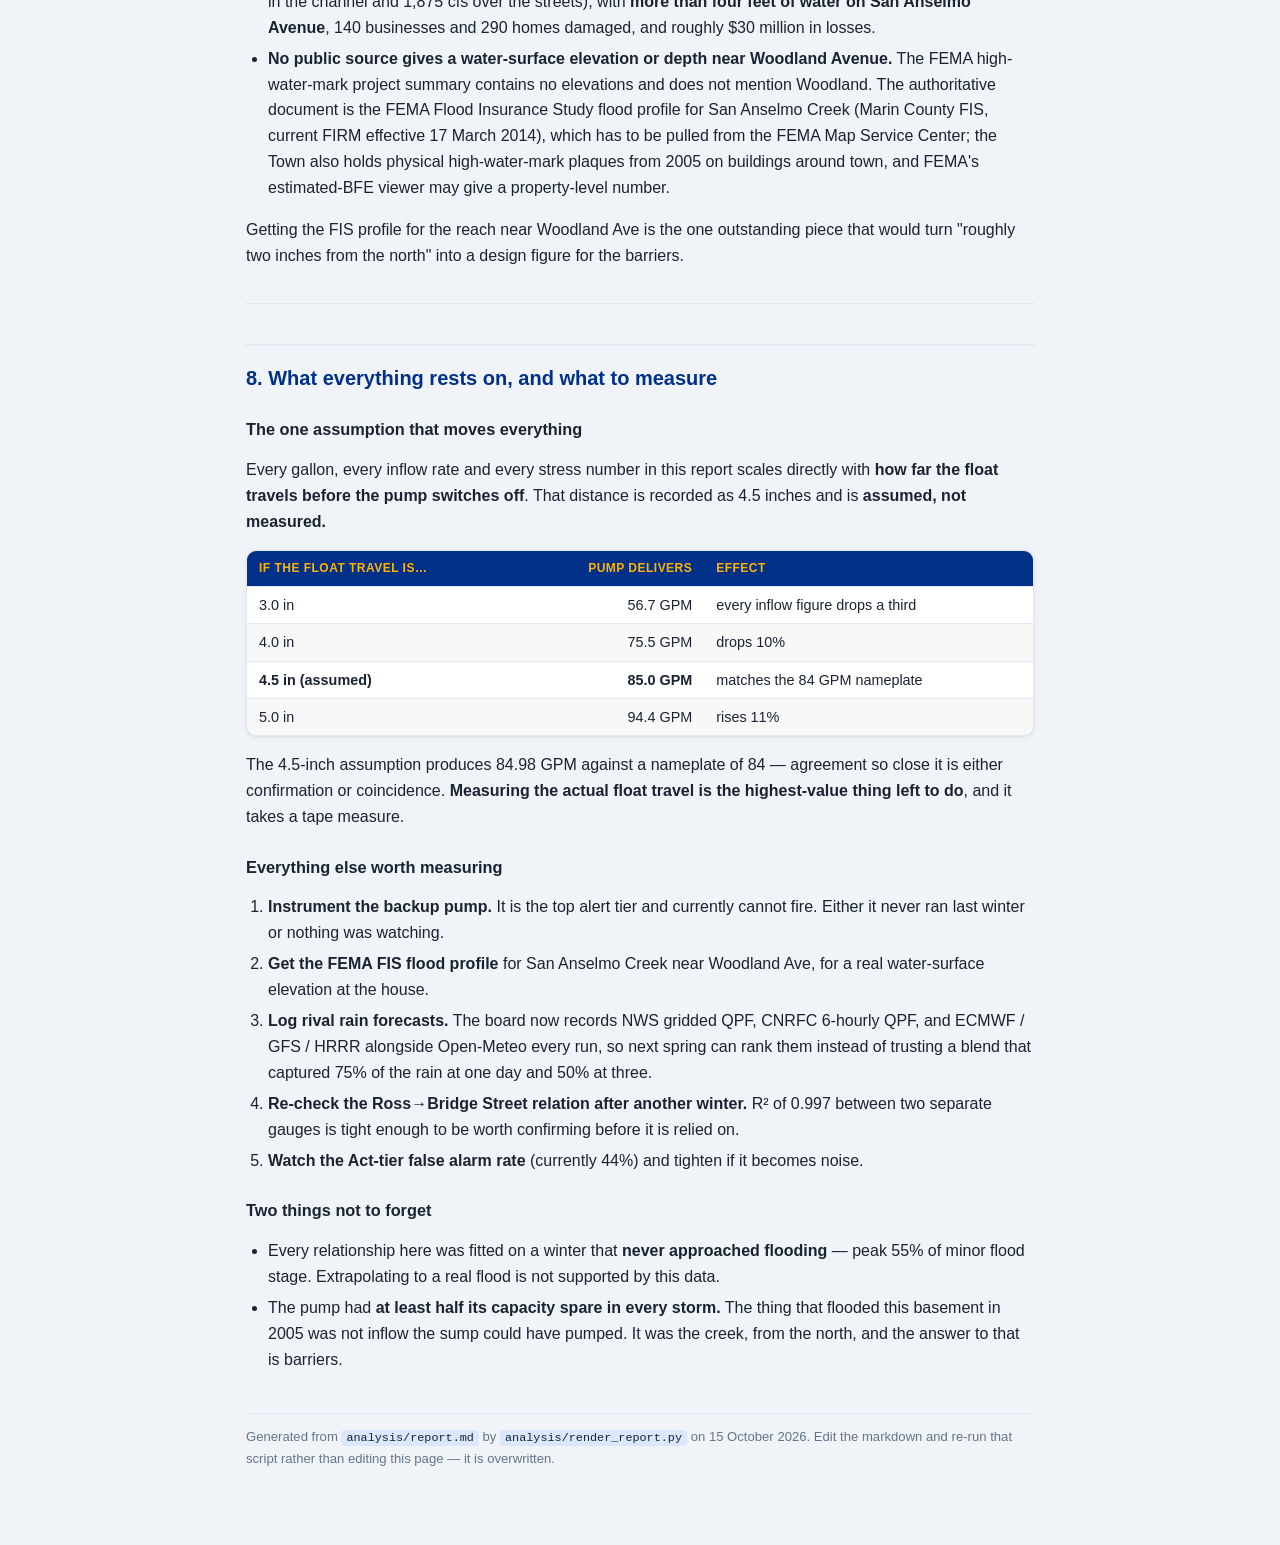
==== commit 23988794: "Refit the run-level sump stress model on an aligned rain window The original fit measured rain in th" ====
--- a/docs/analysis.html
+++ b/docs/analysis.html
@@ -4,7 +4,7 @@
 <meta charset="utf-8">
 <meta name="viewport" content="width=device-width, initial-scale=1">
 <title>52 Storm Planner &mdash; Winter 2025-26 analysis</title>
-<link rel="stylesheet" href="assets/app.css?v=9">
+<link rel="stylesheet" href="assets/app.css?v=12">
 <style>
 /* Report-specific: a reading column, not a dashboard grid. */
 .doc{max-width:820px;margin-inline:auto;padding:0 16px 64px}
@@ -236,19 +236,69 @@
 across every large storm. What changes is how long each run lasts — from the
 usual 15–18 seconds up to 38, 63, 100, 134 seconds. <strong>Run length is the signal;
 run count saturates and will mislead you.</strong></p>
-<h3>What we could not model</h3>
-<p>An attempt was made to predict stress from rainfall. It works in bulk and fails
-where it matters. Rain explains stress reasonably across all runs, but if you
-look only at the runs that were actually stressful, the relationship
-disappears — statistically, essentially nothing. The model under-predicts those
-six critical runs by a factor of two. The worst run of the winter followed only
-0.08 inches of rain in the preceding ten minutes.</p>
-<p>Consequently the "what rainfall rate would overwhelm the pump" question <strong>cannot
-be answered from this data</strong>. The arithmetic says roughly 2.0–2.9 inches per
-hour, but that is 1.3 to 1.9 times more intense than the heaviest ten minutes
-ever recorded here, produced by a model that is known to under-read exactly this
-regime. If anything the true figure is lower. Treat it as "we have never come
-close, and we do not know where the edge is."</p>
+<h3>Rain does explain the stressful runs, once the clock is right</h3>
+<p><em>Corrected 14 October 2026.</em> The first pass at this concluded that rain could
+not explain the runs that mattered: fitted across all runs it worked, but on the
+stressful runs alone the relationship vanished, and the winter's worst run (134
+seconds, 16 November at 23:33) appeared to follow only 0.08 inches in the
+preceding ten minutes.</p>
+<p>That was a timing artifact. The pit answers rain within about five minutes, and
+the station stamps each five-minute bin at its <em>end</em>, so the rain falling as a
+run starts lands in the bin after the run's timestamp. A window ending at the
+run's start misses the burst. The 134-second run sat inside the heaviest five
+minutes of the whole winter (0.20 inches, a 2.4 in/hr burst) and "saw" none of
+it.</p>
+<p>Ending the ten-minute window five minutes <em>after</em> the run starts fixes it:</p>
+<div class="tw"><table>
+<thead>
+<tr>
+<th>Rain window</th>
+<th style="text-align: right;">R², all runs</th>
+<th style="text-align: right;">R², stressed runs only</th>
+</tr>
+</thead>
+<tbody>
+<tr>
+<td>10 min ending at the run start (original)</td>
+<td style="text-align: right;">0.52</td>
+<td style="text-align: right;">0.05</td>
+</tr>
+<tr>
+<td><strong>10 min ending 5 min after the start</strong></td>
+<td style="text-align: right;"><strong>0.72</strong></td>
+<td style="text-align: right;"><strong>0.37</strong></td>
+</tr>
+<tr>
+<td>15 min, same alignment</td>
+<td style="text-align: right;">0.65</td>
+<td style="text-align: right;">0.23</td>
+</tr>
+<tr>
+<td>30 min or longer</td>
+<td style="text-align: right;">≤ 0.61</td>
+<td style="text-align: right;">≈ 0</td>
+</tr>
+</tbody>
+</table></div>
+<p>Longer windows make it worse, not better: they dilute the burst. The eight
+longest runs of the winter all fall at 1.3 to 1.6 in/hr in the aligned window,
+which is coherent. The model is</p>
+<pre><code>stress = 0.04 + 2.11 × rain₁₀ₘ + 0.011 × API      (rain in inches per 10 min)
+</code></pre>
+<p>It describes the <em>typical</em> run at a given rate well. The extreme runs are still
+above it: at the 134-second run's rate it predicts a run near 40 seconds, so
+the worst single run was two to three times the typical-run estimate. The
+residual spread on stressed runs (sd 0.08 in stress) gives the planner its
+worst-run band; the 134-second run sits beyond even that, a genuine outlier
+that coincided with the winter's single heaviest five minutes. A separate fit
+on the stressed runs alone (R² 0.37, against 0.05 before) confirms rain carries
+the signal there too, though its slope is flattened by selecting on the outcome
+and it should not be read as a capacity line.</p>
+<p>The "what rate would overwhelm the pump" question is therefore still
+extrapolation. The typical-run line reaches capacity near 2.6 in/hr sustained
+over ten minutes, and the heaviest ten minutes ever recorded here is 1.56
+in/hr. Treat the edge as above anything seen, and expect the first run that
+never ends to come inside a short burst rather than a long steady rate.</p>
 <hr />
 <h2 id="4-the-creek">4. The creek</h2>
 <h3>Rain to creek level</h3>
@@ -580,7 +630,7 @@
   It was the creek, from the north, and the answer to that is barriers.</li>
 </ul>
 <p class="stamp">Generated from <code>analysis/report.md</code> by
-<code>analysis/render_report.py</code> on 14 October 2026. Edit the markdown and re-run
+<code>analysis/render_report.py</code> on 15 October 2026. Edit the markdown and re-run
 that script rather than editing this page &mdash; it is overwritten.</p>
 </main>
 </body>
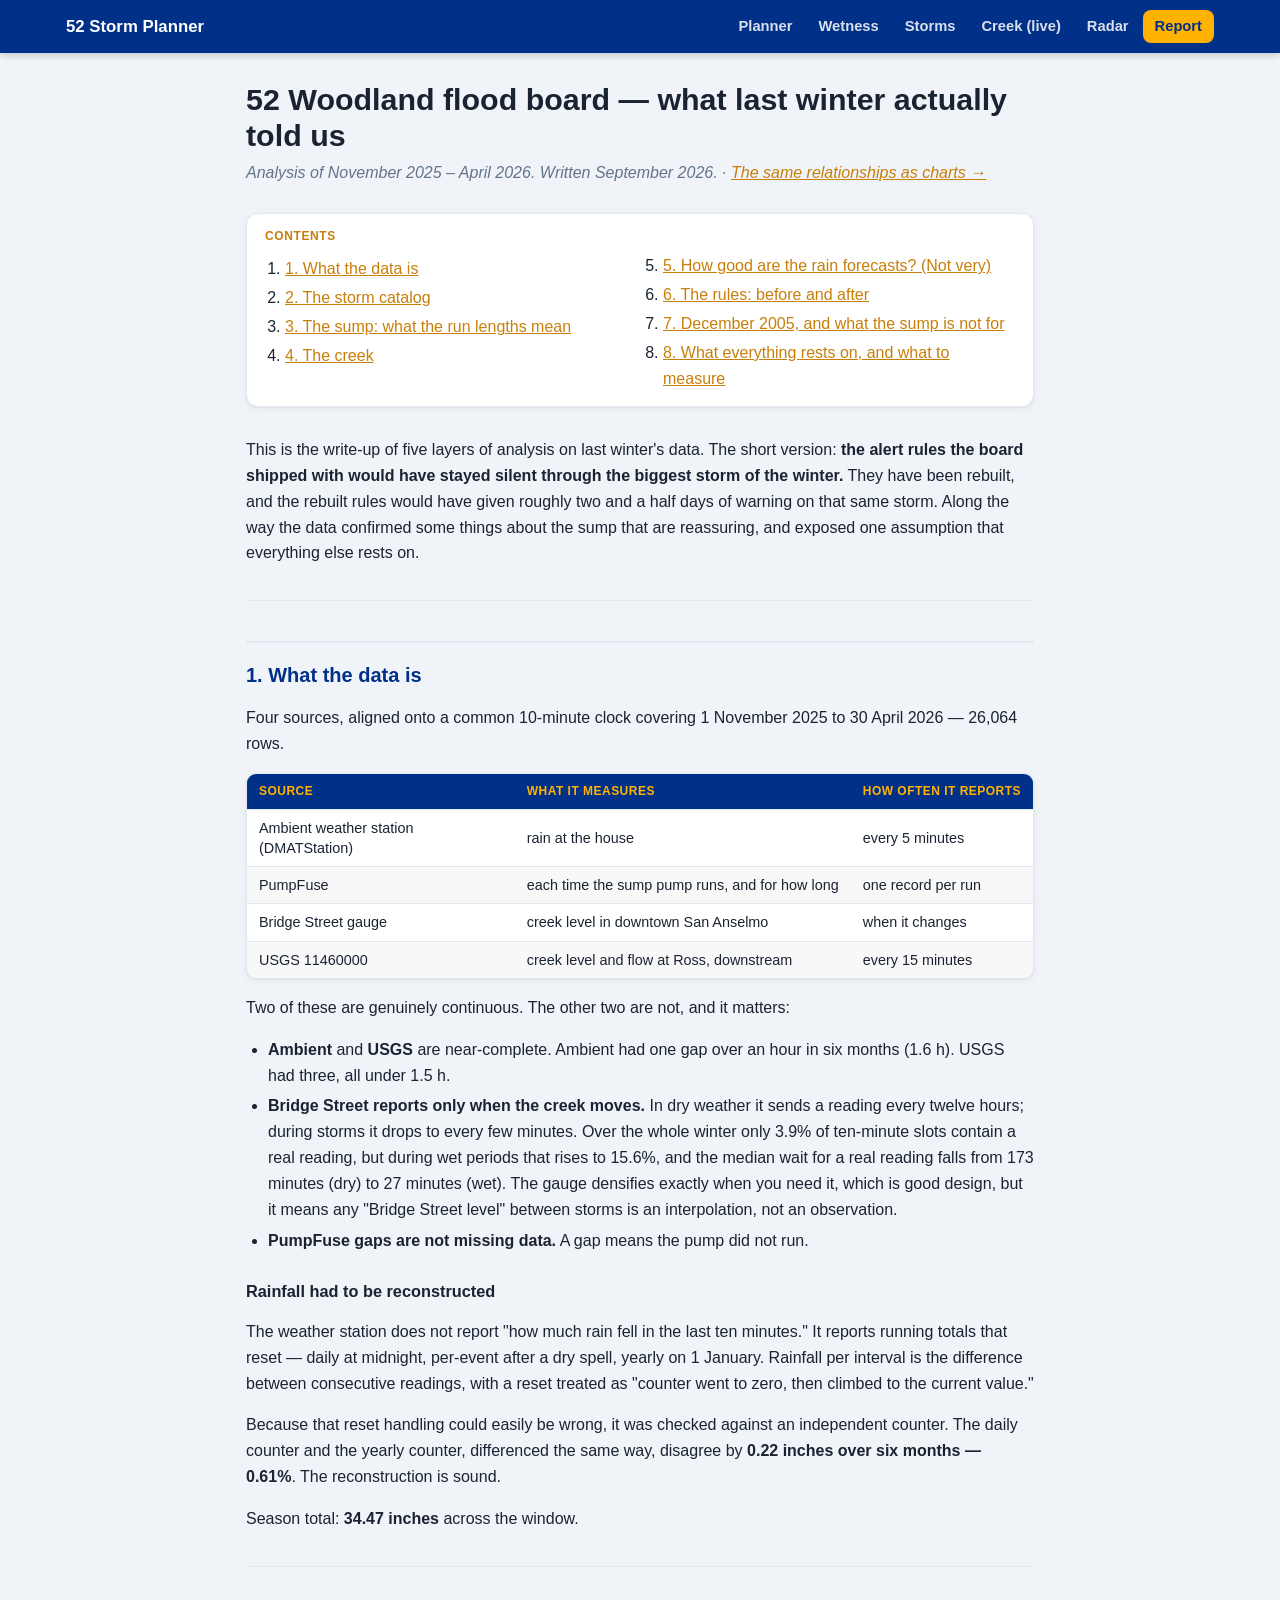
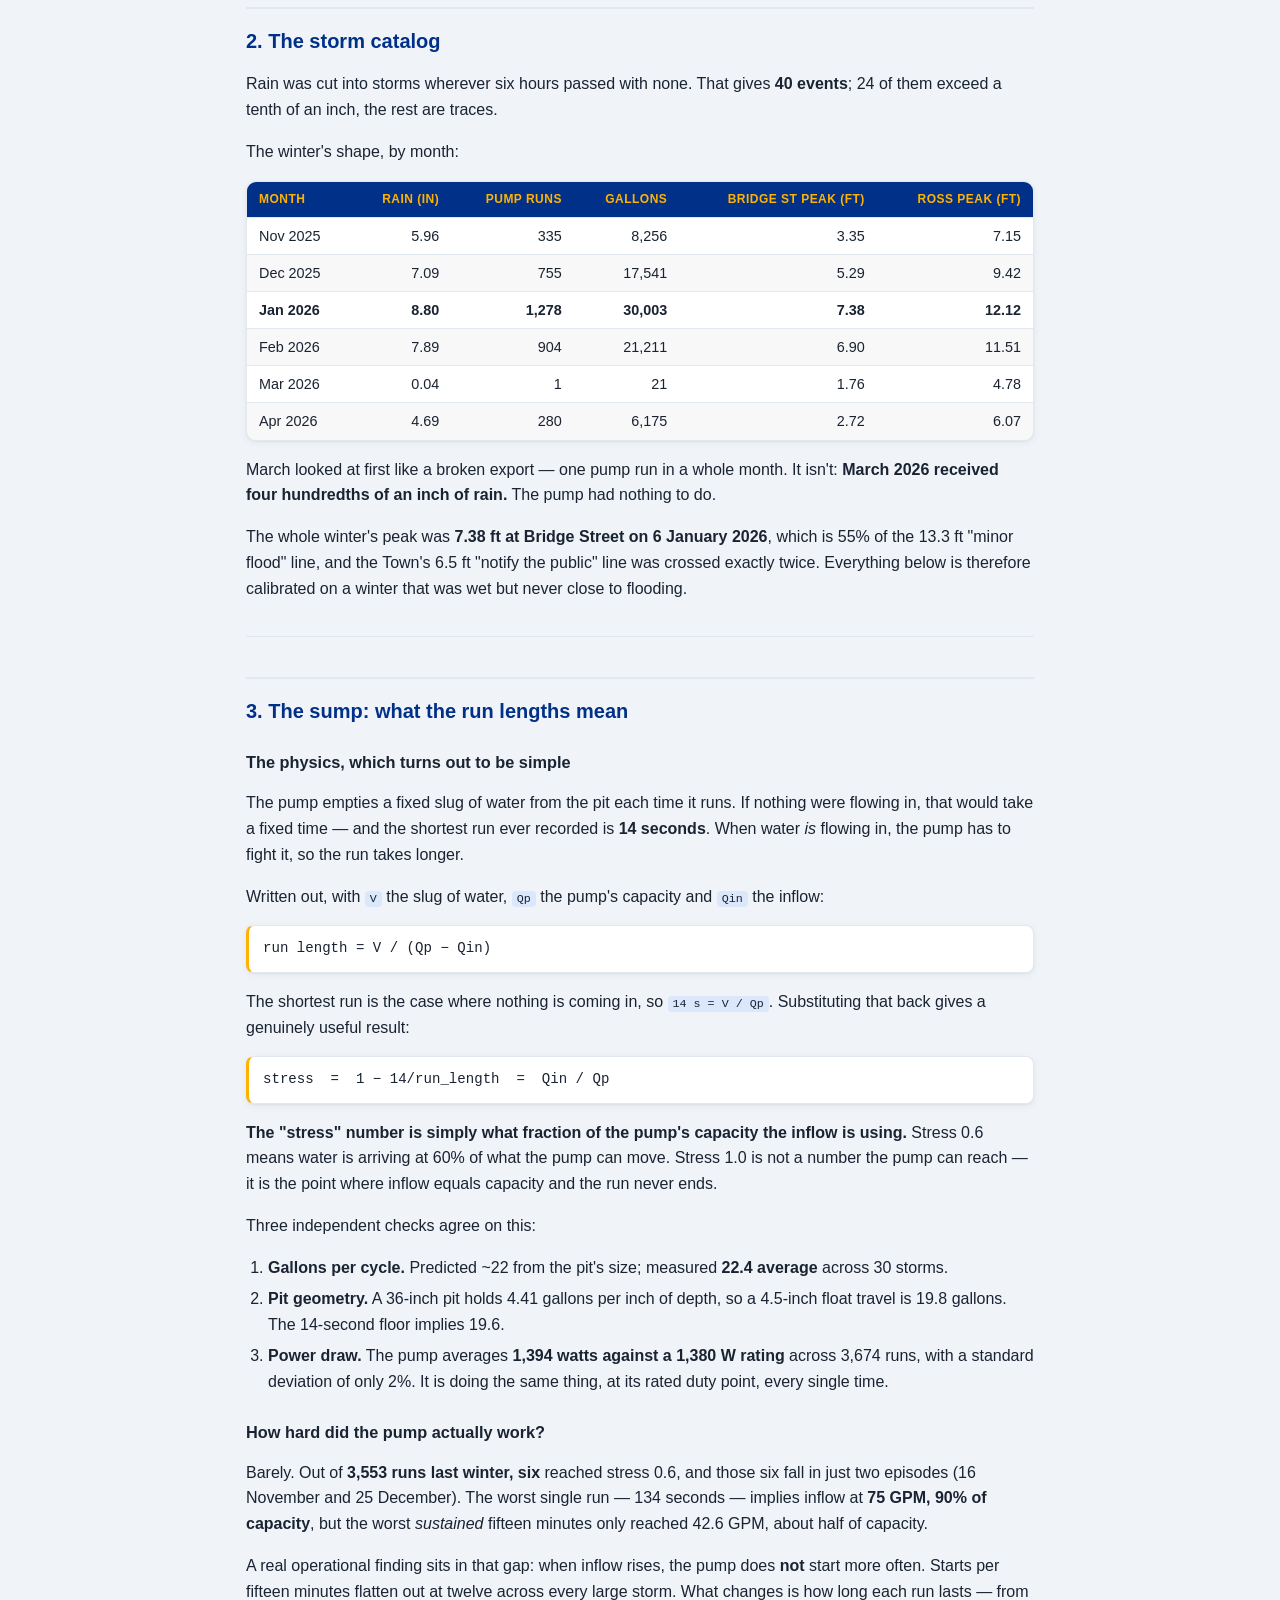
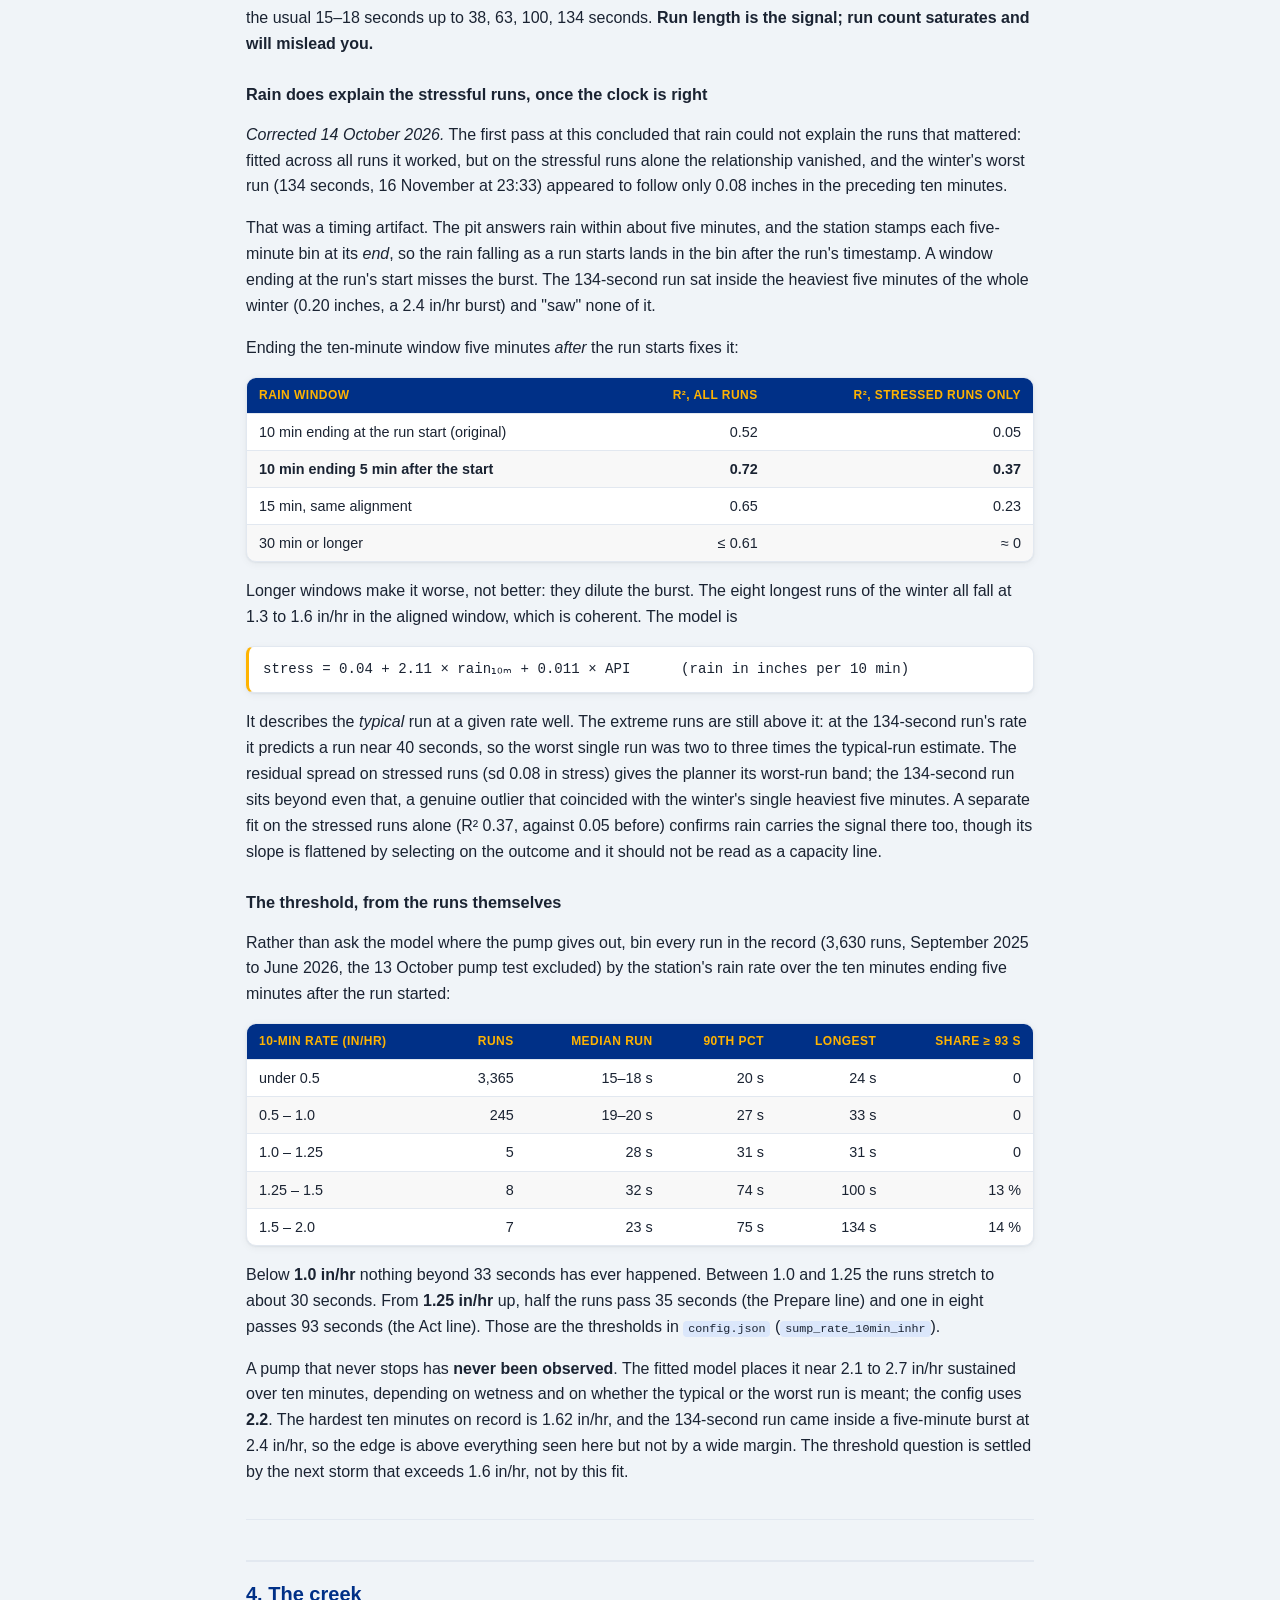
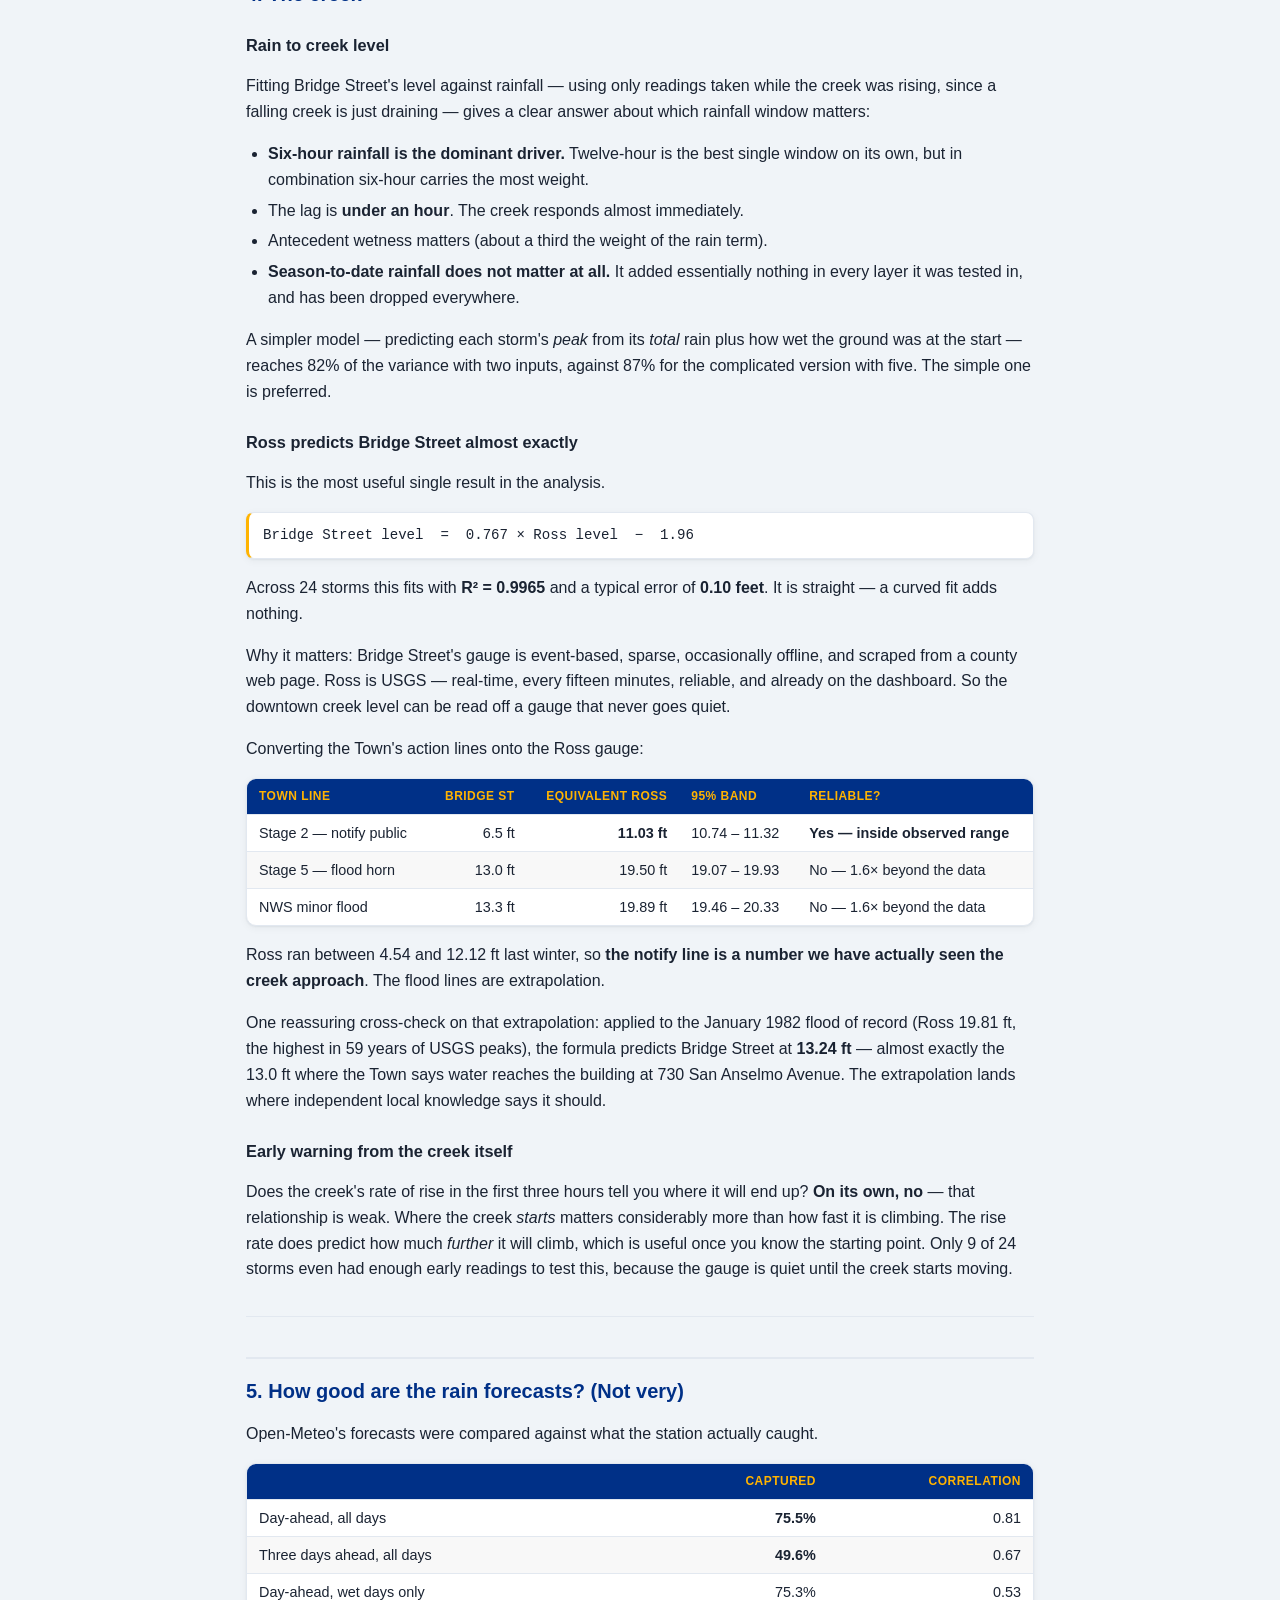
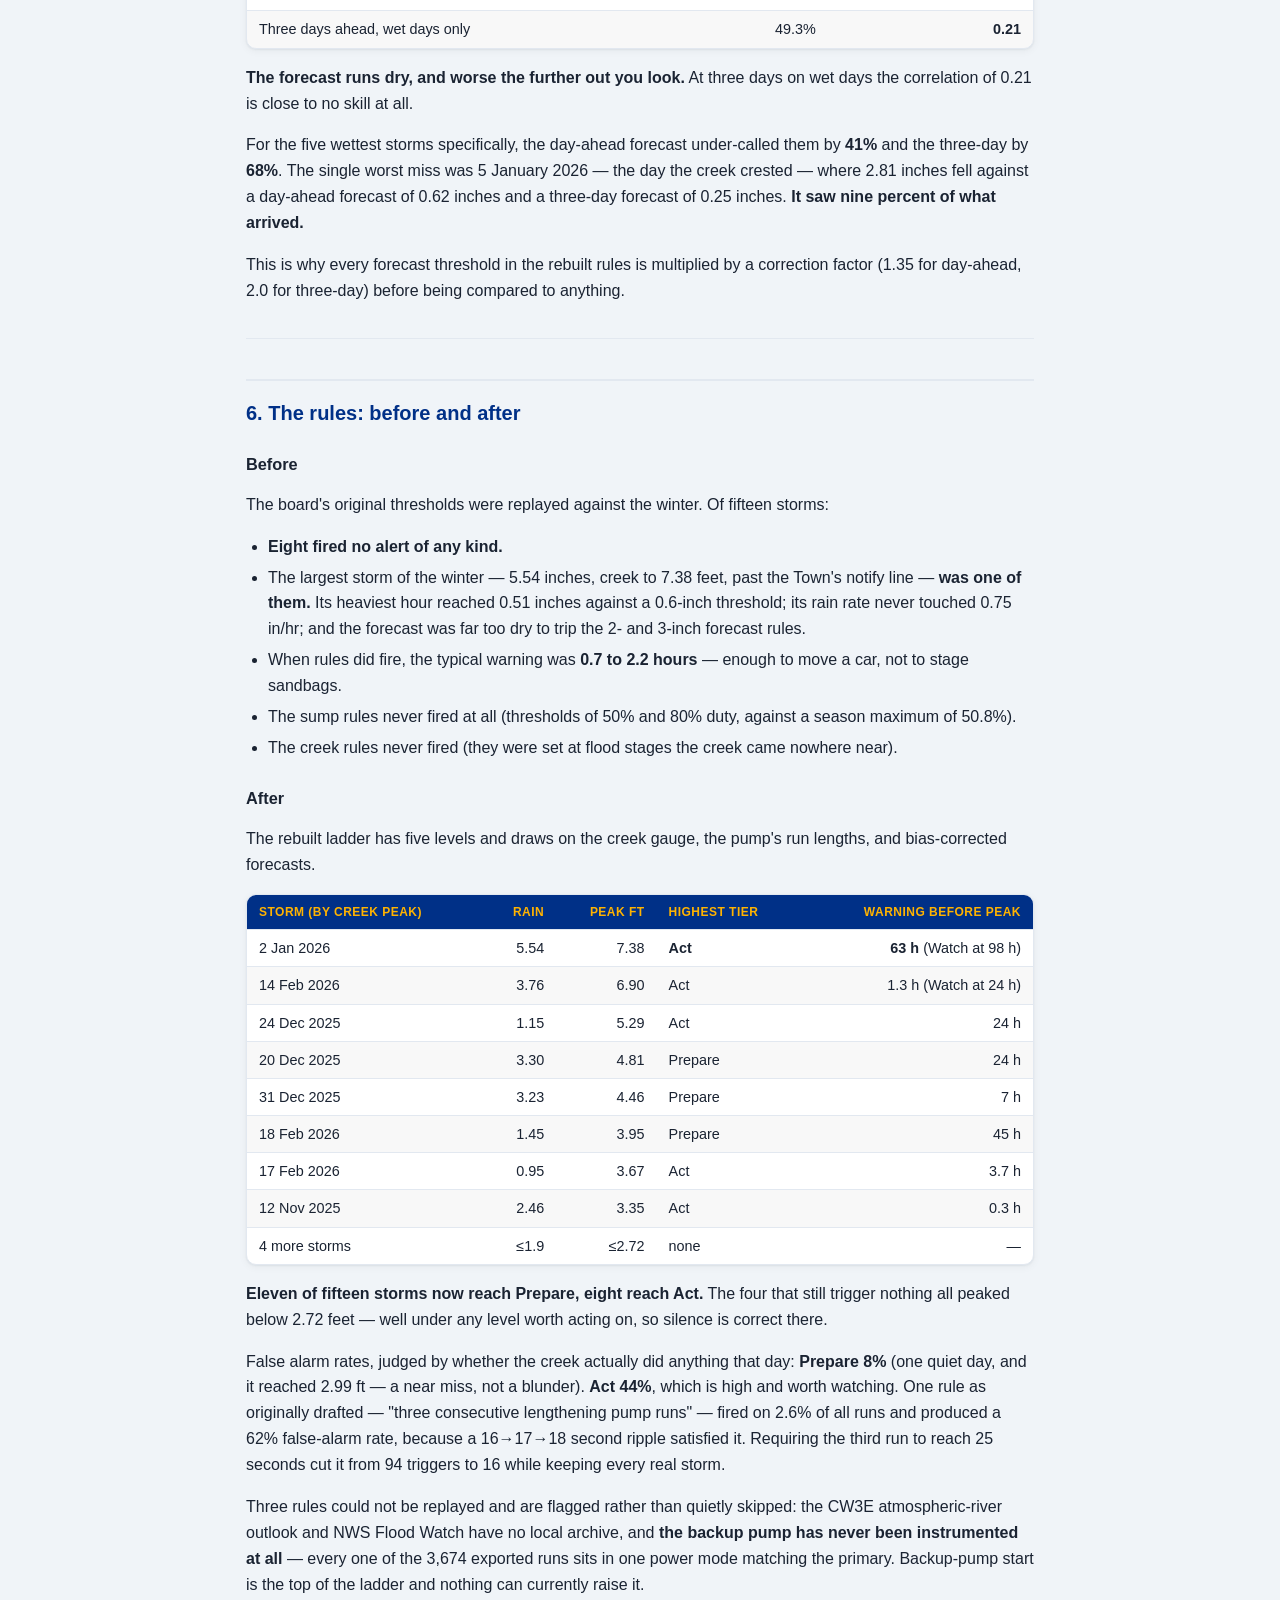
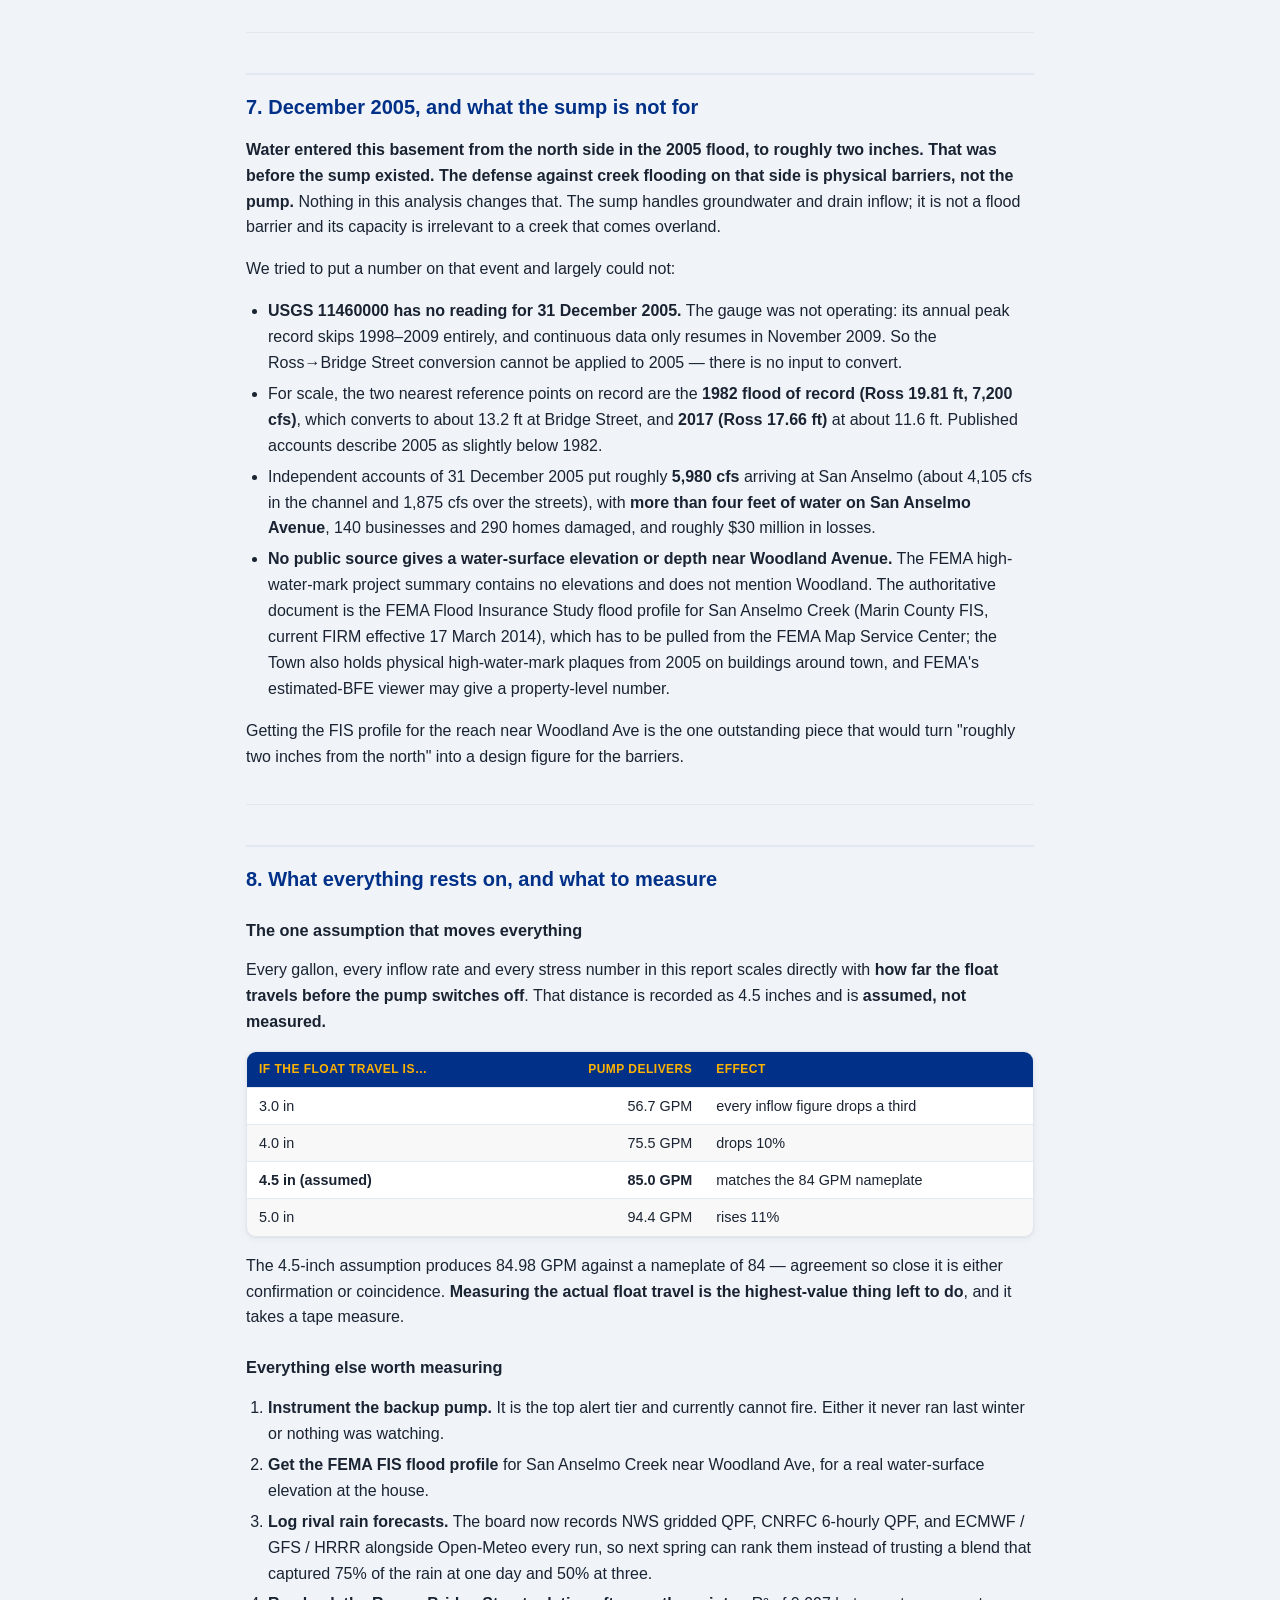
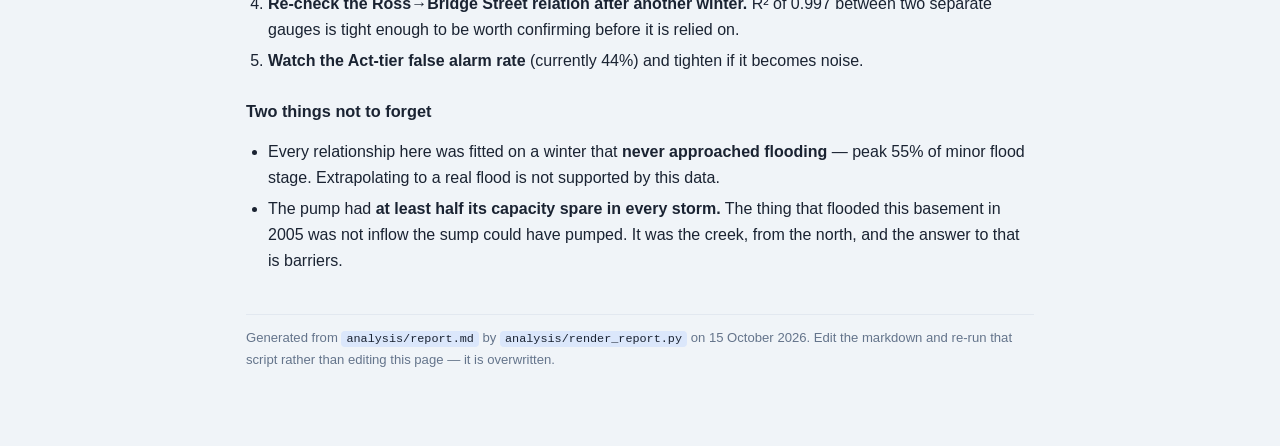
==== commit 08cd21ea: "Sump rate thresholds from the run record; exclude the Oct 13 pump test config.json: sump.excluded_ru" ====
--- a/docs/analysis.html
+++ b/docs/analysis.html
@@ -4,7 +4,7 @@
 <meta charset="utf-8">
 <meta name="viewport" content="width=device-width, initial-scale=1">
 <title>52 Storm Planner &mdash; Winter 2025-26 analysis</title>
-<link rel="stylesheet" href="assets/app.css?v=12">
+<link rel="stylesheet" href="assets/app.css?v=13">
 <style>
 /* Report-specific: a reading column, not a dashboard grid. */
 .doc{max-width:820px;margin-inline:auto;padding:0 16px 64px}
@@ -294,11 +294,76 @@
 on the stressed runs alone (R² 0.37, against 0.05 before) confirms rain carries
 the signal there too, though its slope is flattened by selecting on the outcome
 and it should not be read as a capacity line.</p>
-<p>The "what rate would overwhelm the pump" question is therefore still
-extrapolation. The typical-run line reaches capacity near 2.6 in/hr sustained
-over ten minutes, and the heaviest ten minutes ever recorded here is 1.56
-in/hr. Treat the edge as above anything seen, and expect the first run that
-never ends to come inside a short burst rather than a long steady rate.</p>
+<h3>The threshold, from the runs themselves</h3>
+<p>Rather than ask the model where the pump gives out, bin every run in the record
+(3,630 runs, September 2025 to June 2026, the 13 October pump test excluded) by
+the station's rain rate over the ten minutes ending five minutes after the run
+started:</p>
+<div class="tw"><table>
+<thead>
+<tr>
+<th>10-min rate (in/hr)</th>
+<th style="text-align: right;">runs</th>
+<th style="text-align: right;">median run</th>
+<th style="text-align: right;">90th pct</th>
+<th style="text-align: right;">longest</th>
+<th style="text-align: right;">share ≥ 93 s</th>
+</tr>
+</thead>
+<tbody>
+<tr>
+<td>under 0.5</td>
+<td style="text-align: right;">3,365</td>
+<td style="text-align: right;">15–18 s</td>
+<td style="text-align: right;">20 s</td>
+<td style="text-align: right;">24 s</td>
+<td style="text-align: right;">0</td>
+</tr>
+<tr>
+<td>0.5 – 1.0</td>
+<td style="text-align: right;">245</td>
+<td style="text-align: right;">19–20 s</td>
+<td style="text-align: right;">27 s</td>
+<td style="text-align: right;">33 s</td>
+<td style="text-align: right;">0</td>
+</tr>
+<tr>
+<td>1.0 – 1.25</td>
+<td style="text-align: right;">5</td>
+<td style="text-align: right;">28 s</td>
+<td style="text-align: right;">31 s</td>
+<td style="text-align: right;">31 s</td>
+<td style="text-align: right;">0</td>
+</tr>
+<tr>
+<td>1.25 – 1.5</td>
+<td style="text-align: right;">8</td>
+<td style="text-align: right;">32 s</td>
+<td style="text-align: right;">74 s</td>
+<td style="text-align: right;">100 s</td>
+<td style="text-align: right;">13 %</td>
+</tr>
+<tr>
+<td>1.5 – 2.0</td>
+<td style="text-align: right;">7</td>
+<td style="text-align: right;">23 s</td>
+<td style="text-align: right;">75 s</td>
+<td style="text-align: right;">134 s</td>
+<td style="text-align: right;">14 %</td>
+</tr>
+</tbody>
+</table></div>
+<p>Below <strong>1.0 in/hr</strong> nothing beyond 33 seconds has ever happened. Between 1.0 and
+1.25 the runs stretch to about 30 seconds. From <strong>1.25 in/hr</strong> up, half the runs
+pass 35 seconds (the Prepare line) and one in eight passes 93 seconds (the Act
+line). Those are the thresholds in <code>config.json</code> (<code>sump_rate_10min_inhr</code>).</p>
+<p>A pump that never stops has <strong>never been observed</strong>. The fitted model places it
+near 2.1 to 2.7 in/hr sustained over ten minutes, depending on wetness and on
+whether the typical or the worst run is meant; the config uses <strong>2.2</strong>. The
+hardest ten minutes on record is 1.62 in/hr, and the 134-second run came inside
+a five-minute burst at 2.4 in/hr, so the edge is above everything seen here but
+not by a wide margin. The threshold question is settled by the next storm that
+exceeds 1.6 in/hr, not by this fit.</p>
 <hr />
 <h2 id="4-the-creek">4. The creek</h2>
 <h3>Rain to creek level</h3>
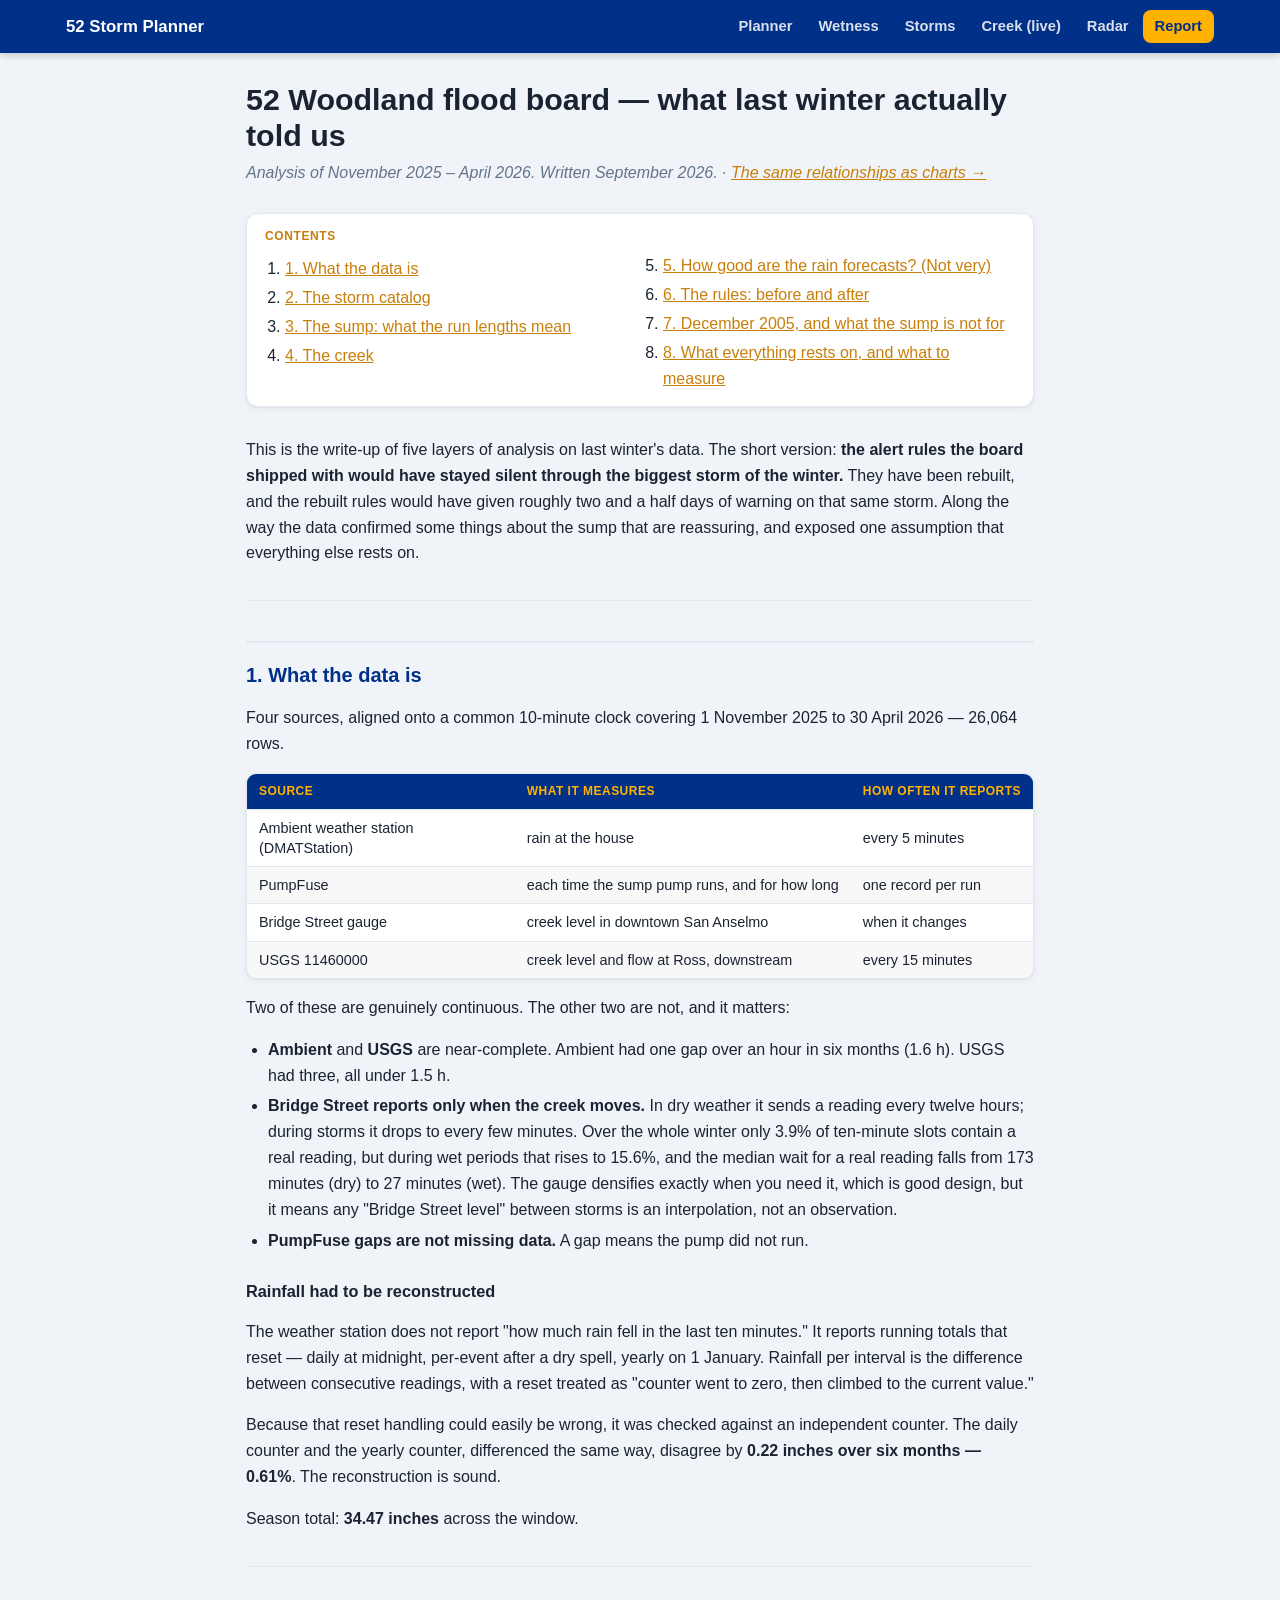
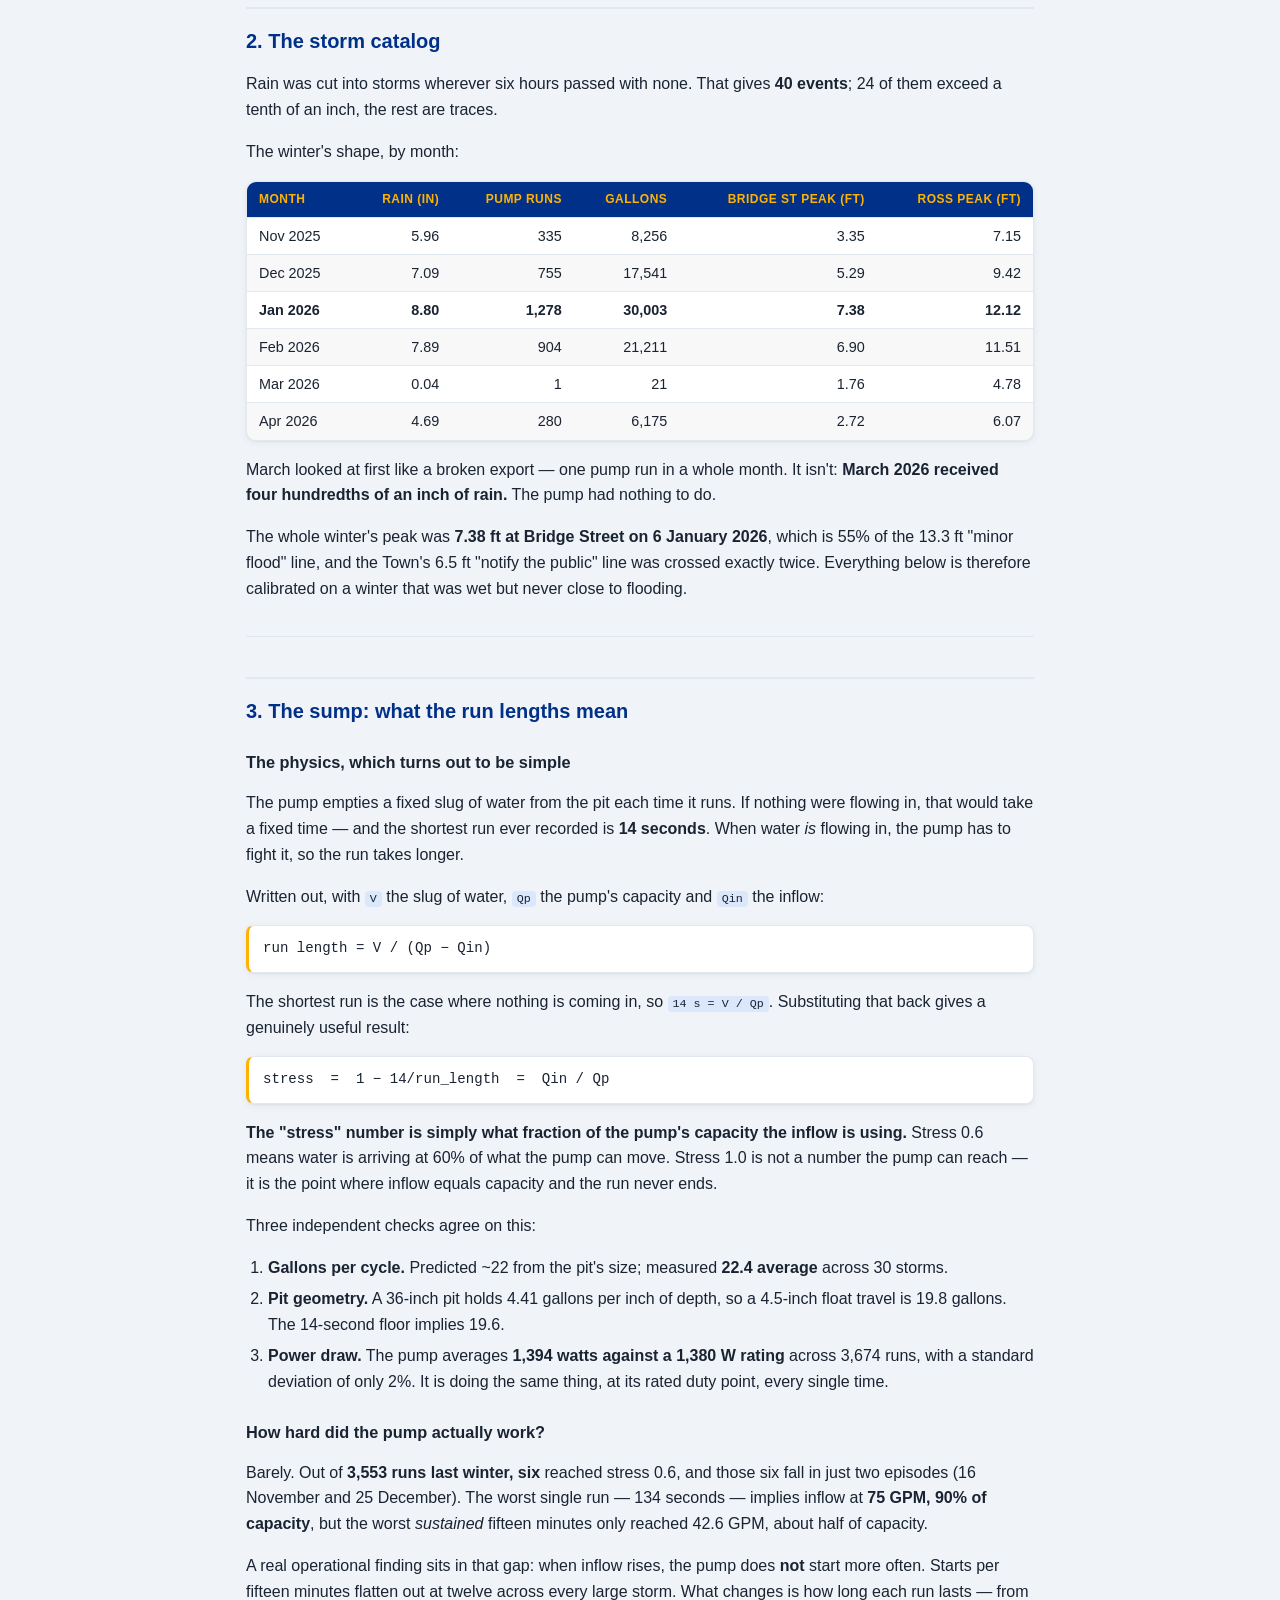
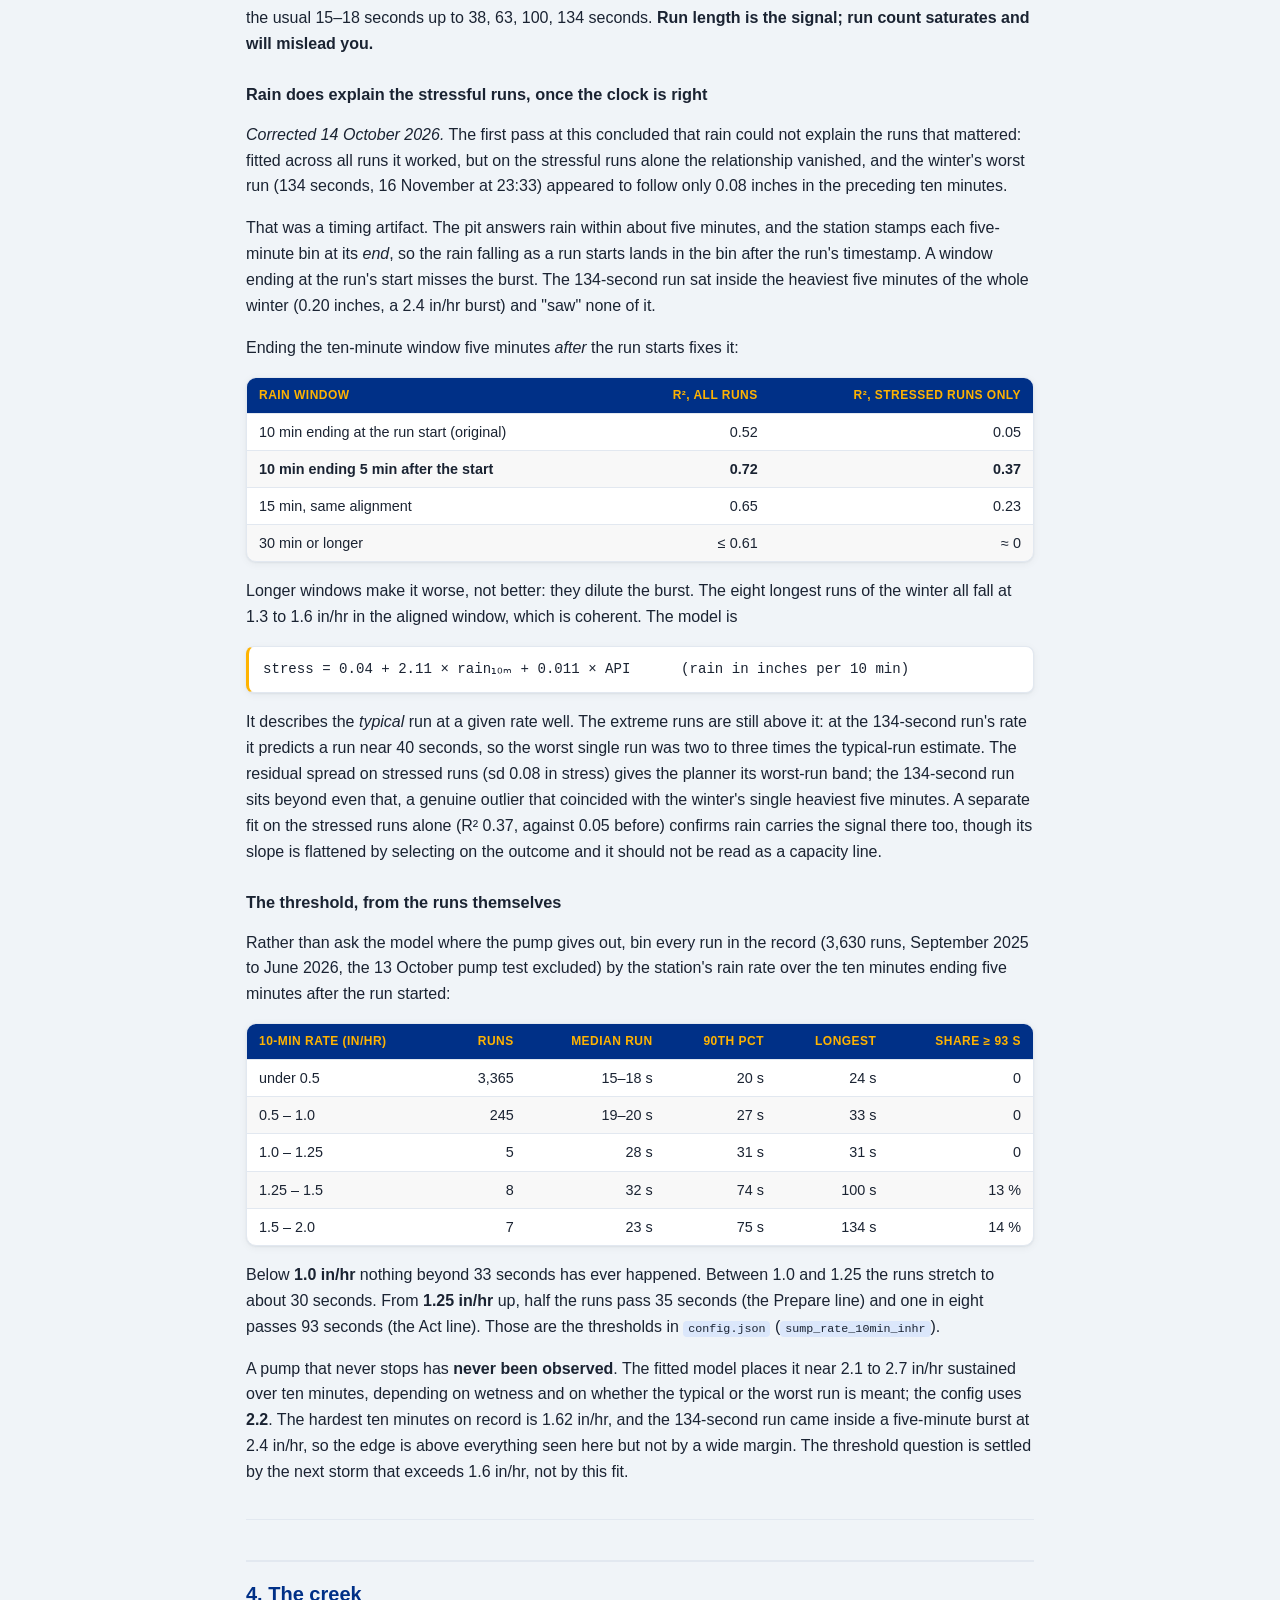
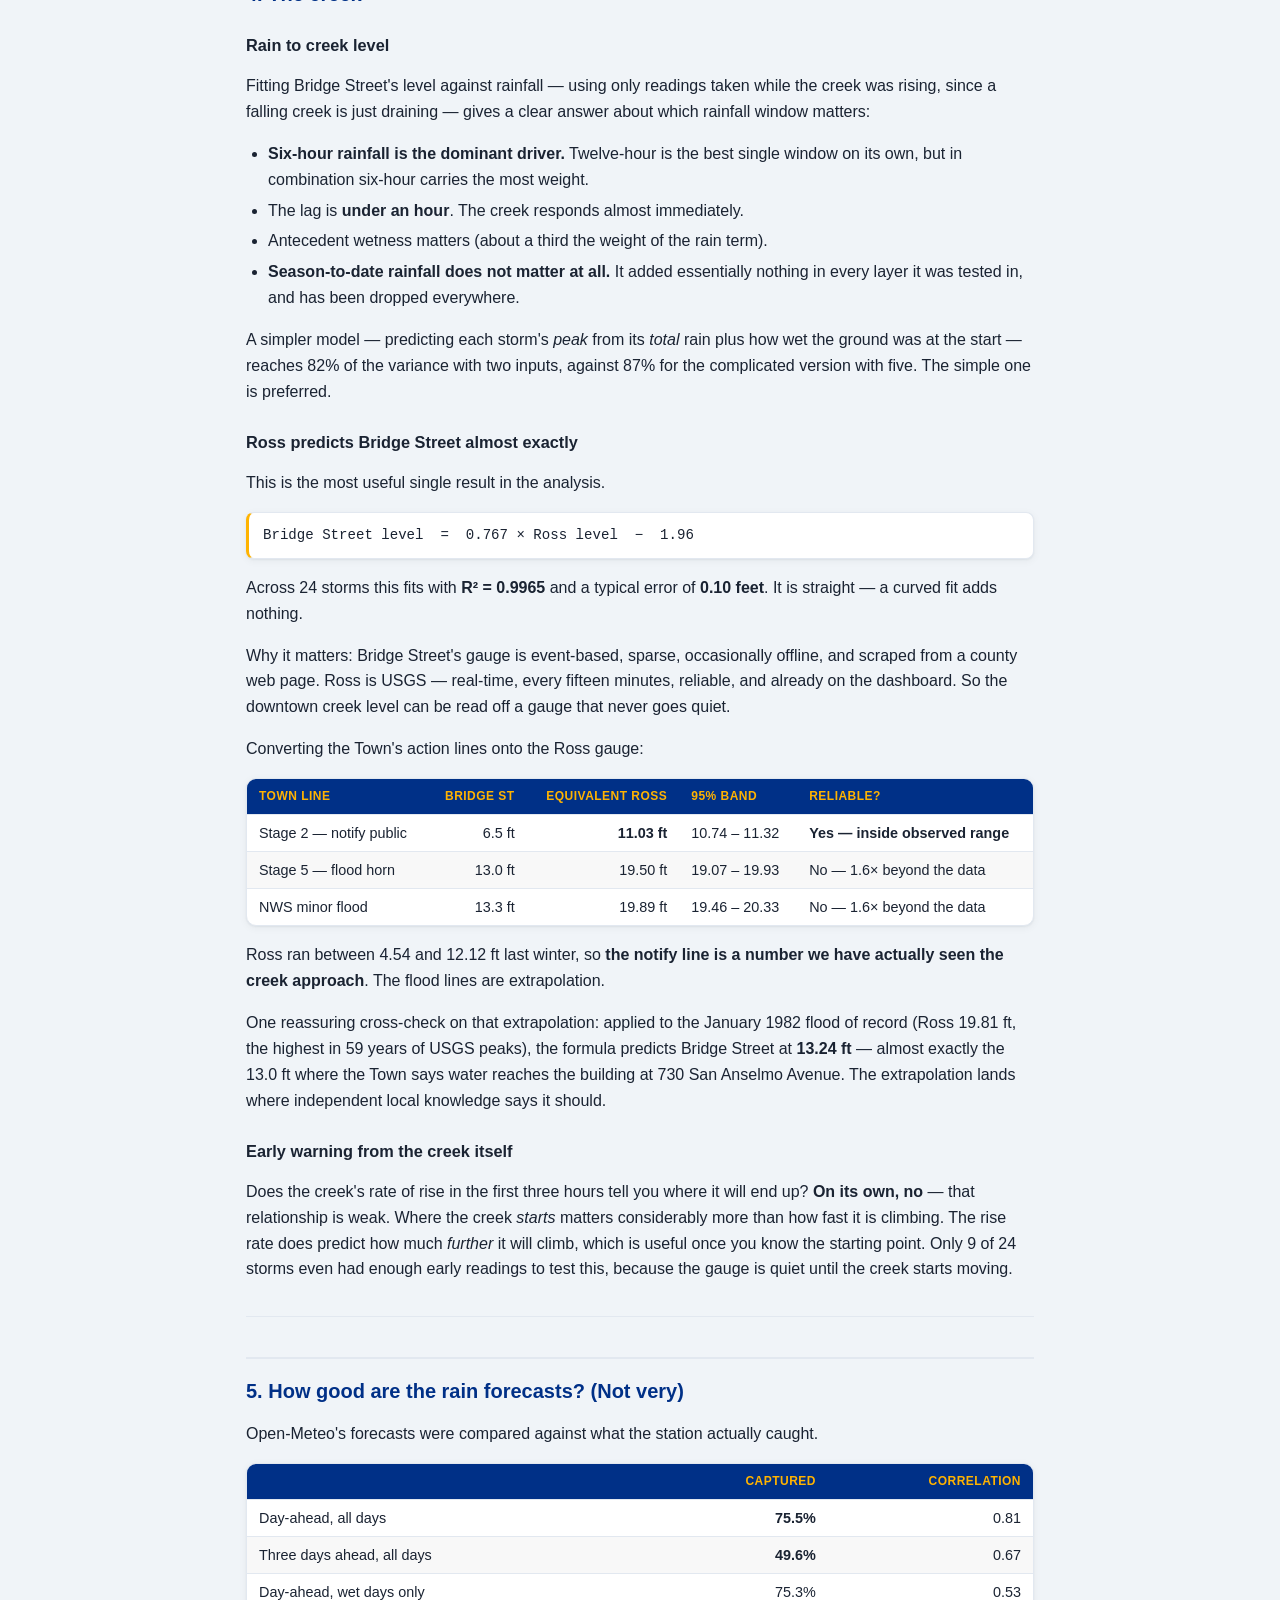
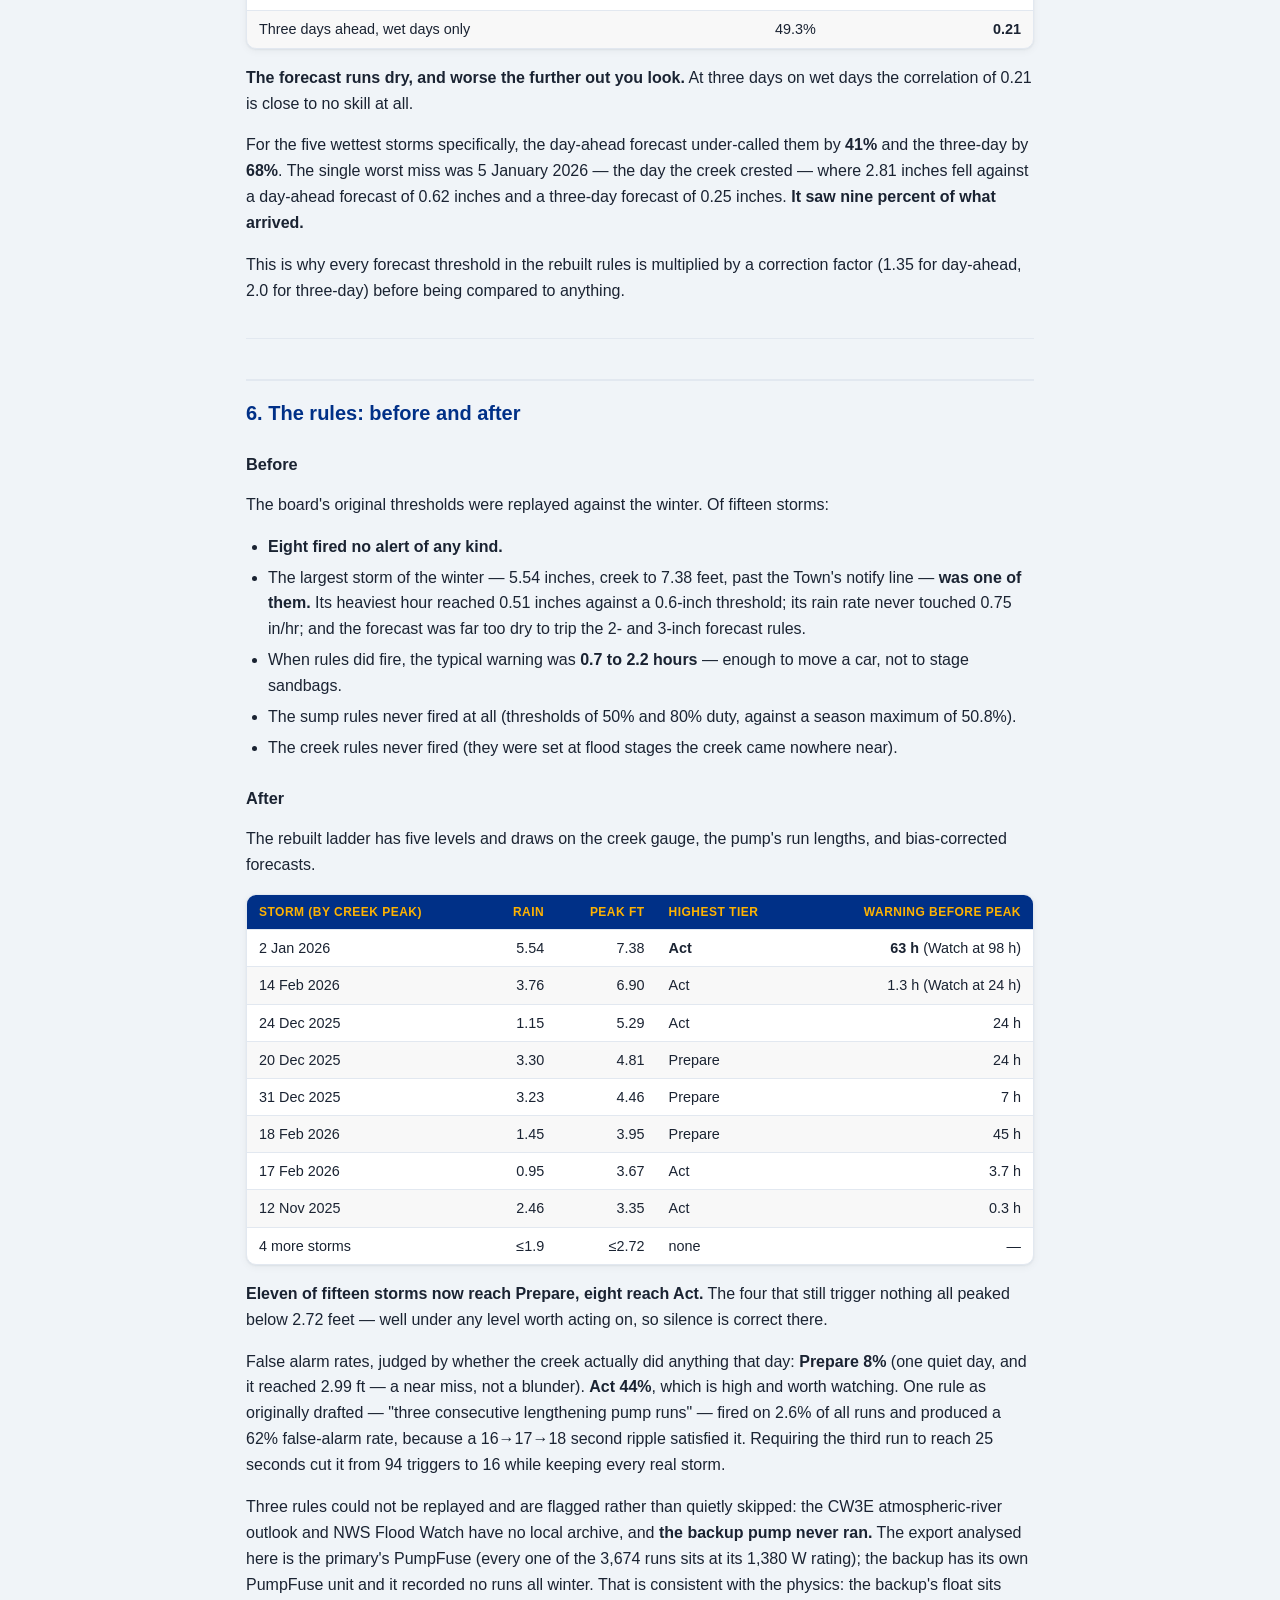
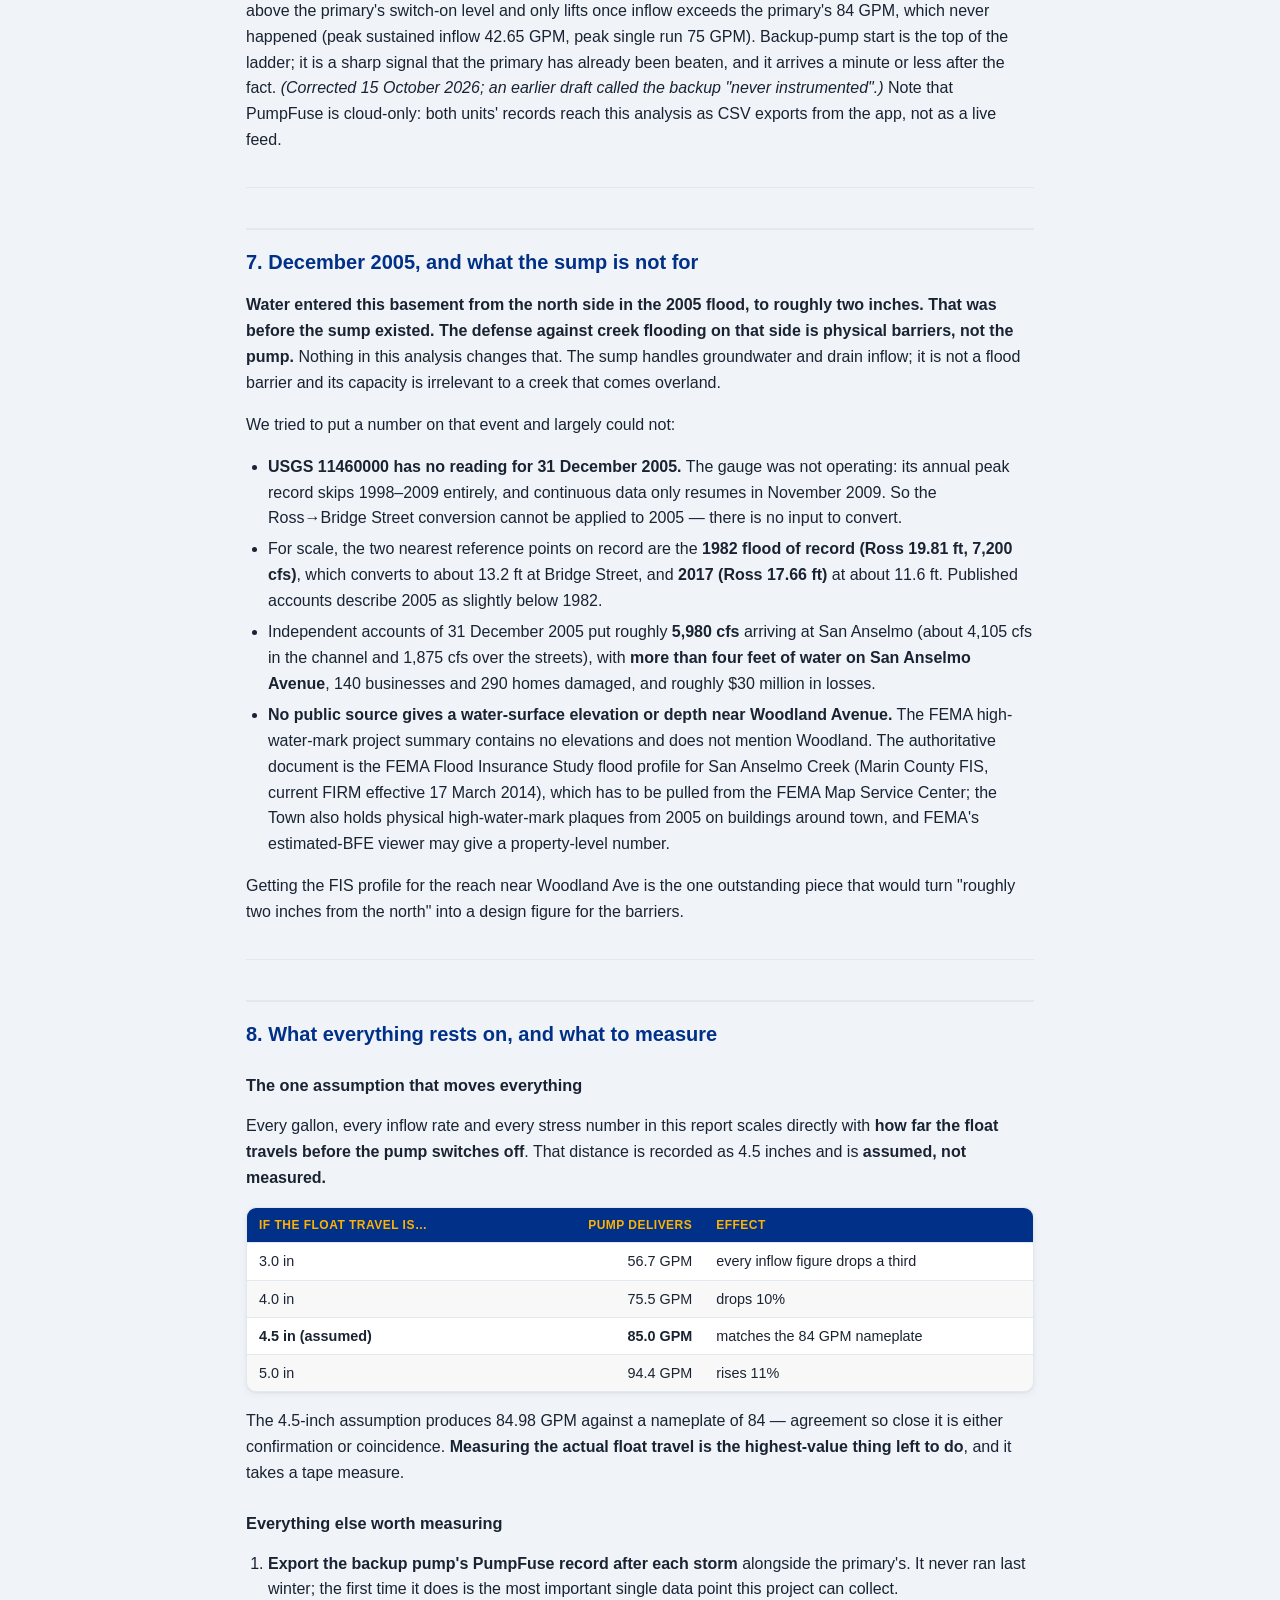
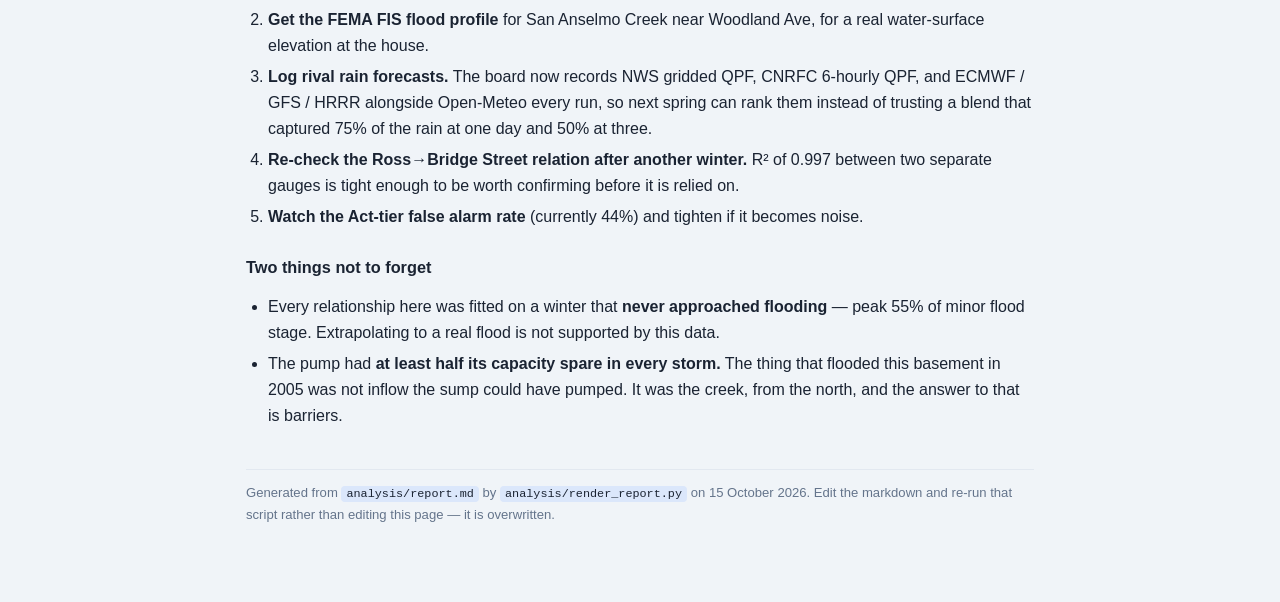
==== commit 91580937: "Report: the backup pump has its own PumpFuse and never ran, it was not uninstrumented PumpFuse is cl" ====
--- a/docs/analysis.html
+++ b/docs/analysis.html
@@ -593,9 +593,17 @@
 while keeping every real storm.</p>
 <p>Three rules could not be replayed and are flagged rather than quietly skipped:
 the CW3E atmospheric-river outlook and NWS Flood Watch have no local archive, and
-<strong>the backup pump has never been instrumented at all</strong> — every one of the 3,674
-exported runs sits in one power mode matching the primary. Backup-pump start is
-the top of the ladder and nothing can currently raise it.</p>
+<strong>the backup pump never ran.</strong> The export analysed here is the primary's
+PumpFuse (every one of the 3,674 runs sits at its 1,380 W rating); the backup
+has its own PumpFuse unit and it recorded no runs all winter. That is
+consistent with the physics: the backup's float sits above the primary's
+switch-on level and only lifts once inflow exceeds the primary's 84 GPM, which
+never happened (peak sustained inflow 42.65 GPM, peak single run 75 GPM).
+Backup-pump start is the top of the ladder; it is a sharp signal that the
+primary has already been beaten, and it arrives a minute or less after the fact.
+<em>(Corrected 15 October 2026; an earlier draft called the backup "never
+instrumented".)</em> Note that PumpFuse is cloud-only: both units' records reach
+this analysis as CSV exports from the app, not as a live feed.</p>
 <hr />
 <h2 id="7-december-2005-and-what-the-sump-is-not-for">7. December 2005, and what the sump is not for</h2>
 <p><strong>Water entered this basement from the north side in the 2005 flood, to roughly
@@ -671,8 +679,9 @@
 travel is the highest-value thing left to do</strong>, and it takes a tape measure.</p>
 <h3>Everything else worth measuring</h3>
 <ol>
-<li><strong>Instrument the backup pump.</strong> It is the top alert tier and currently cannot
-   fire. Either it never ran last winter or nothing was watching.</li>
+<li><strong>Export the backup pump's PumpFuse record after each storm</strong> alongside the
+   primary's. It never ran last winter; the first time it does is the most
+   important single data point this project can collect.</li>
 <li><strong>Get the FEMA FIS flood profile</strong> for San Anselmo Creek near Woodland Ave,
    for a real water-surface elevation at the house.</li>
 <li><strong>Log rival rain forecasts.</strong> The board now records NWS gridded QPF, CNRFC
